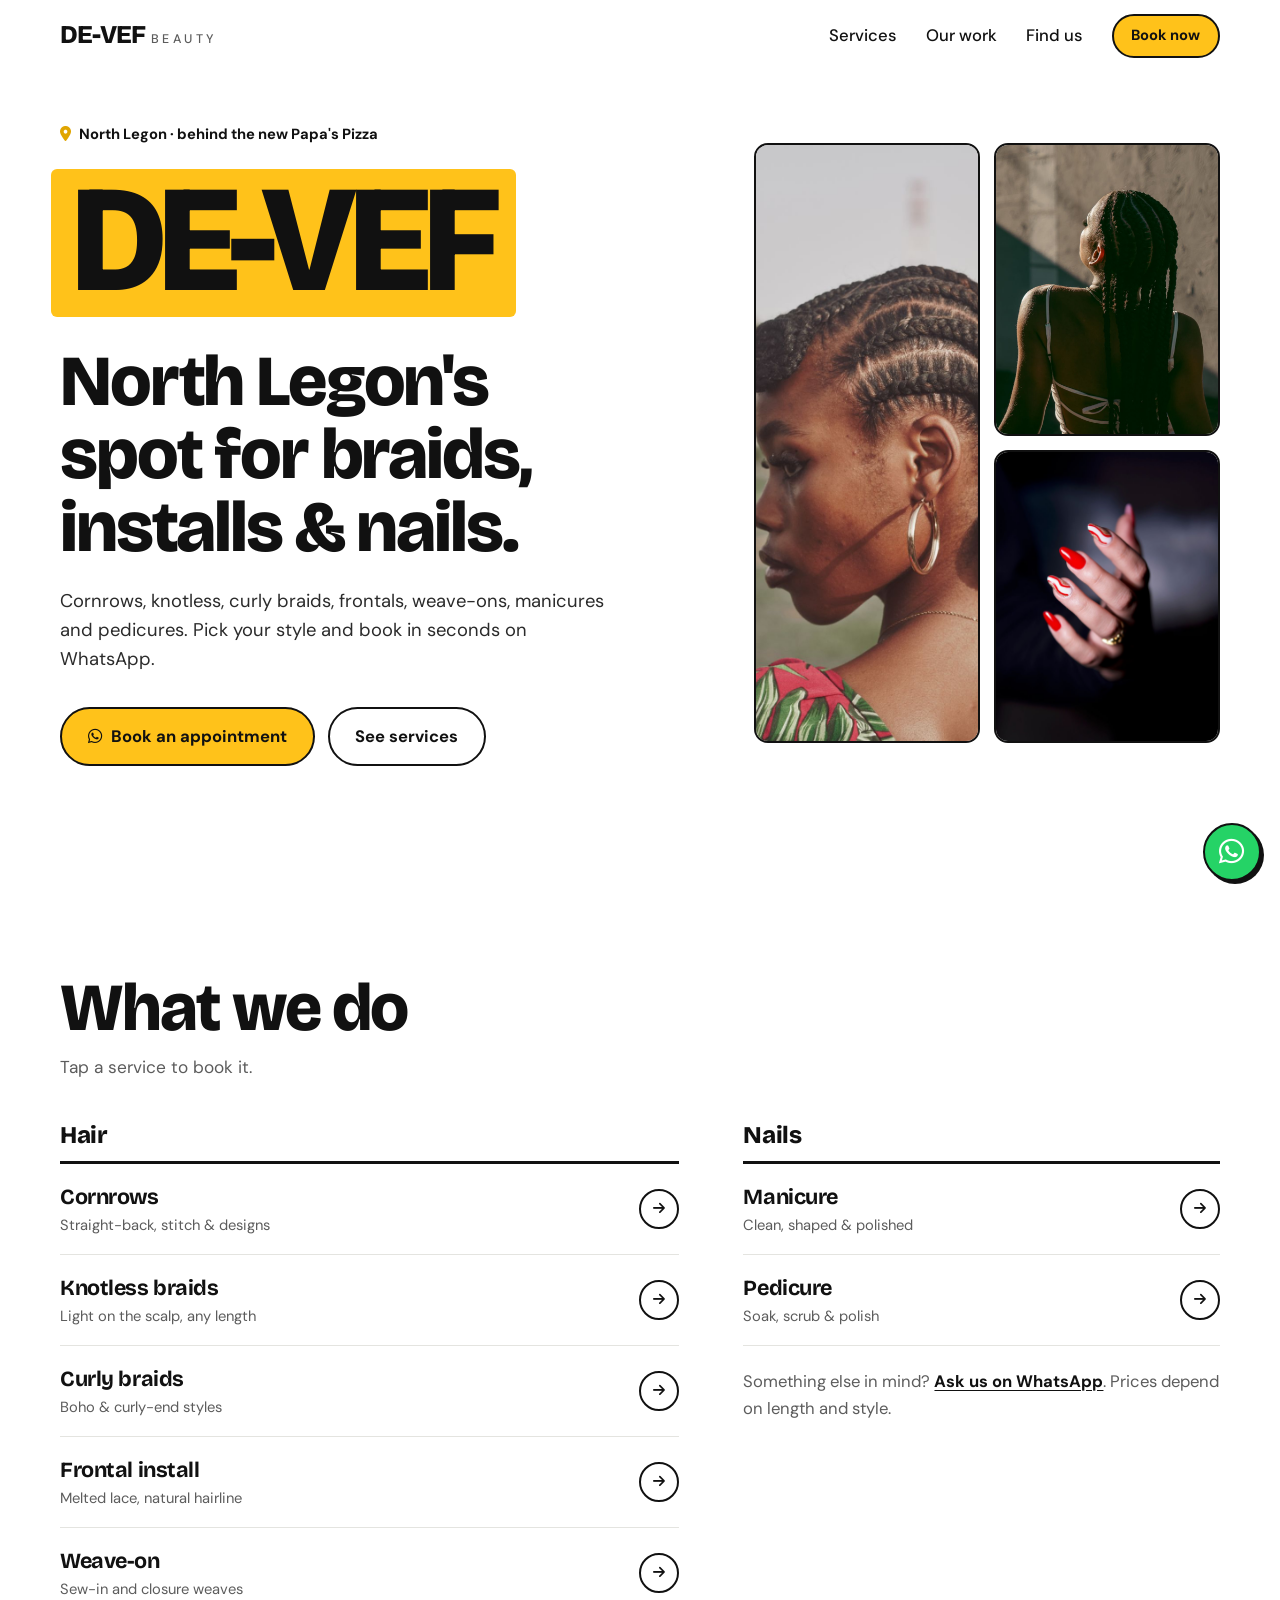
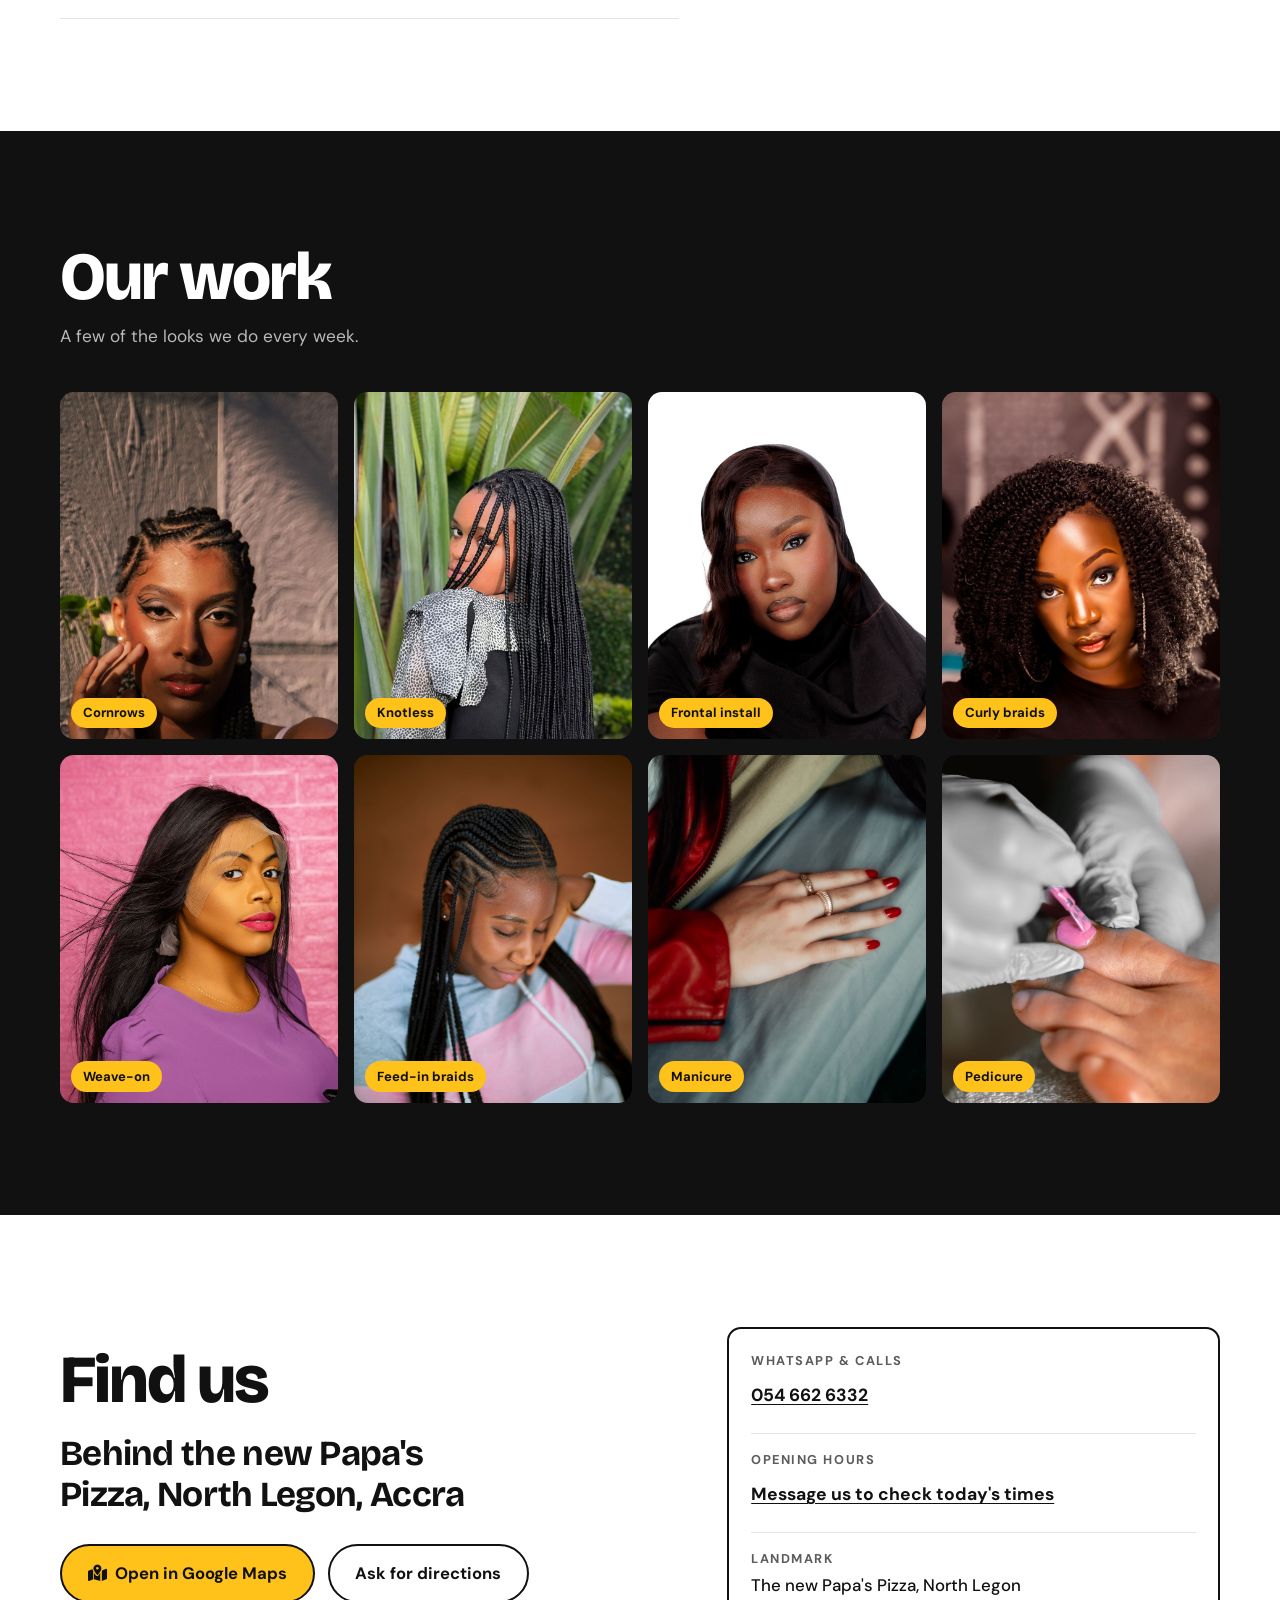
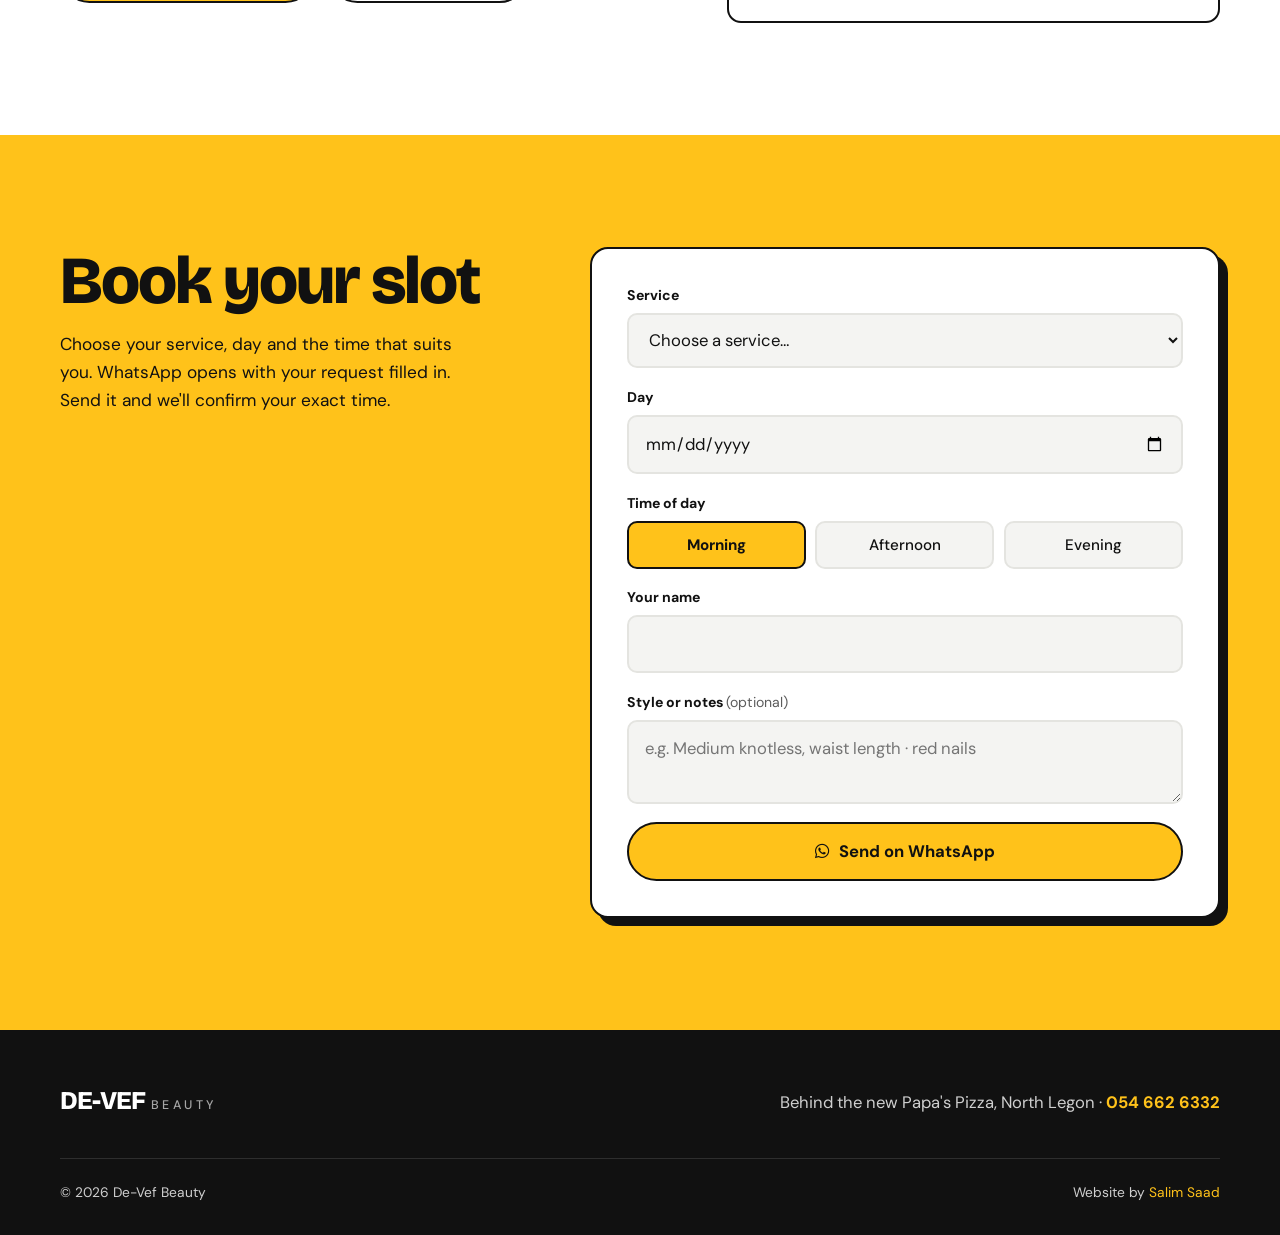
==== index.html @ 85fffad2 "style(design): FINDING-002 — address wraps evenly on phones (no stray 'Pizza,' line) Co-Authored-By:" ====
<!DOCTYPE html>
<html lang="en">
<head>
  <meta charset="UTF-8" />
  <meta name="viewport" content="width=device-width, initial-scale=1.0" />
  <title>De-Vef Beauty | Braids, Installs &amp; Nails in North Legon</title>
  <meta name="description" content="De-Vef Beauty, North Legon (behind the new Papa's Pizza): cornrows, knotless and curly braids, frontal installs, weave-ons, manicure and pedicure. Book on WhatsApp." />

  <meta property="og:type" content="website" />
  <meta property="og:title" content="De-Vef Beauty · North Legon" />
  <meta property="og:description" content="Braids, installs and nails behind the new Papa's Pizza, North Legon. Book on WhatsApp." />
  <meta property="og:url" content="https://salimsaad-dot.github.io/devef-/" />
  <meta property="og:image" content="https://salimsaad-dot.github.io/devef-/images/og-image.jpg" />
  <meta property="og:image:width" content="1200" />
  <meta property="og:image:height" content="630" />
  <meta name="twitter:card" content="summary_large_image" />
  <meta name="theme-color" content="#111111" />

  <link rel="icon" href="data:image/svg+xml,<svg xmlns='http://www.w3.org/2000/svg' viewBox='0 0 100 100'><rect width='100' height='100' rx='24' fill='%23111'/><text x='50' y='68' font-size='56' text-anchor='middle' fill='%23ffc21a' font-family='Arial Black,Arial,sans-serif' font-weight='900'>D</text></svg>" />

  <link rel="preconnect" href="https://fonts.googleapis.com" />
  <link rel="preconnect" href="https://fonts.gstatic.com" crossorigin />
  <link href="https://fonts.googleapis.com/css2?family=Bricolage+Grotesque:opsz,wght@12..96,500;12..96,700;12..96,800&family=DM+Sans:opsz,wght@9..40,400;9..40,500;9..40,700&display=swap" rel="stylesheet" />
  <link rel="stylesheet" href="https://cdnjs.cloudflare.com/ajax/libs/font-awesome/6.4.0/css/all.min.css" />
  <link rel="stylesheet" href="style.css" />
  <script>document.documentElement.classList.add("js");</script>

  <script type="application/ld+json">
  {
    "@context": "https://schema.org",
    "@type": "BeautySalon",
    "name": "De-Vef Beauty",
    "telephone": "+233546626332",
    "address": { "@type": "PostalAddress", "streetAddress": "Behind the new Papa's Pizza", "addressLocality": "North Legon, Accra", "addressCountry": "GH" }
  }
  </script>
</head>
<body>
  <a class="skip-link" href="#main">Skip to content</a>

  <!-- ===== HEADER ===== -->
  <header class="header" id="header">
    <div class="wrap header-inner">
      <a href="#top" class="brand" aria-label="De-Vef Beauty, home">DE-VEF<span>beauty</span></a>
      <nav class="nav" id="nav" aria-label="Main">
        <a href="#services">Services</a>
        <a href="#work">Our work</a>
        <a href="#visit">Find us</a>
        <a href="#book" class="btn btn-sm">Book now</a>
      </nav>
      <button class="burger" id="burger" aria-label="Open menu" aria-expanded="false" aria-controls="nav"><span></span><span></span><span></span></button>
    </div>
  </header>

  <main id="main">

    <!-- ===== HERO ===== -->
    <section class="hero" id="top">
      <div class="wrap hero-inner">
        <div class="hero-copy">
          <p class="where"><i class="fa-solid fa-location-dot" aria-hidden="true"></i> North Legon · behind the new Papa's Pizza</p>
          <h1><span class="mark">DE-VEF</span> North Legon's spot for braids, installs &amp; nails.</h1>
          <p class="lead">Cornrows, knotless, curly braids, frontals, weave-ons, manicures and pedicures. Pick your style and book in seconds on WhatsApp.</p>
          <div class="hero-cta">
            <a href="#book" class="btn"><i class="fa-brands fa-whatsapp" aria-hidden="true"></i> Book an appointment</a>
            <a href="#services" class="btn btn-line">See services</a>
          </div>
        </div>

        <!-- Echoes the photo column on their shop banner. TODO: Pexels stock for the pitch; swap for their own work. -->
        <div class="strip" aria-hidden="true">
          <figure class="strip-tile s1"><img src="images/hero-cornrows.jpg" alt="" fetchpriority="high" /></figure>
          <figure class="strip-tile s2"><img src="images/strip-braids.jpg" alt="" /></figure>
          <figure class="strip-tile s3"><img src="images/strip-nails.jpg" alt="" /></figure>
        </div>
      </div>
    </section>

    <!-- ===== SERVICES ===== -->
    <!-- TODO: confirm the list and add prices with the owner (board says "and more…"). -->
    <section class="section" id="services">
      <div class="wrap">
        <h2>What we do</h2>
        <p class="sub">Tap a service to book it.</p>

        <div class="menu reveal">
          <div class="menu-col">
            <h3>Hair</h3>
            <ul>
              <li><a href="#book" data-service="Cornrows"><span>Cornrows</span><small>Straight-back, stitch &amp; designs</small><i class="fa-solid fa-arrow-right" aria-hidden="true"></i></a></li>
              <li><a href="#book" data-service="Knotless braids"><span>Knotless braids</span><small>Light on the scalp, any length</small><i class="fa-solid fa-arrow-right" aria-hidden="true"></i></a></li>
              <li><a href="#book" data-service="Curly braids"><span>Curly braids</span><small>Boho &amp; curly-end styles</small><i class="fa-solid fa-arrow-right" aria-hidden="true"></i></a></li>
              <li><a href="#book" data-service="Frontal install"><span>Frontal install</span><small>Melted lace, natural hairline</small><i class="fa-solid fa-arrow-right" aria-hidden="true"></i></a></li>
              <li><a href="#book" data-service="Weave-on"><span>Weave-on</span><small>Sew-in and closure weaves</small><i class="fa-solid fa-arrow-right" aria-hidden="true"></i></a></li>
            </ul>
          </div>
          <div class="menu-col">
            <h3>Nails</h3>
            <ul>
              <li><a href="#book" data-service="Manicure"><span>Manicure</span><small>Clean, shaped &amp; polished</small><i class="fa-solid fa-arrow-right" aria-hidden="true"></i></a></li>
              <li><a href="#book" data-service="Pedicure"><span>Pedicure</span><small>Soak, scrub &amp; polish</small><i class="fa-solid fa-arrow-right" aria-hidden="true"></i></a></li>
            </ul>
            <p class="more">Something else in mind? <a href="https://wa.me/233546626332?text=Hello%20De-Vef!%20Do%20you%20do%20" target="_blank" rel="noopener">Ask us on WhatsApp</a>. Prices depend on length and style.</p>
          </div>
        </div>
      </div>
    </section>

    <!-- ===== OUR WORK ===== -->
    <!-- TODO: FREE STOCK PHOTOS from Pexels (pexels.com/license), pitch only. Replace with De-Vef's own work before launch. -->
    <section class="section section-ink" id="work">
      <div class="wrap">
        <h2>Our work</h2>
        <p class="sub">A few of the looks we do every week.</p>
        <div class="gallery reveal">
          <figure><img class="fade-img" src="images/cornrows.jpg" alt="Cornrows swept back with a side part" loading="lazy" /><figcaption>Cornrows</figcaption></figure>
          <figure><img class="fade-img" src="images/knotless.jpg" alt="Long knotless braids" loading="lazy" style="object-position: center 20%" /><figcaption>Knotless</figcaption></figure>
          <figure><img class="fade-img" src="images/frontal.jpg" alt="Sleek frontal install" loading="lazy" style="object-position: center 20%" /><figcaption>Frontal install</figcaption></figure>
          <figure><img class="fade-img" src="images/curly-braids.jpg" alt="Full curly braids" loading="lazy" style="object-position: center 20%" /><figcaption>Curly braids</figcaption></figure>
          <figure><img class="fade-img" src="images/weave-on.jpg" alt="Long straight weave-on" loading="lazy" style="object-position: center 20%" /><figcaption>Weave-on</figcaption></figure>
          <figure><img class="fade-img" src="images/long-braids.jpg" alt="Long feed-in braids" loading="lazy" style="object-position: center 25%" /><figcaption>Feed-in braids</figcaption></figure>
          <figure><img class="fade-img" src="images/manicure.jpg" alt="Red manicure with gold rings" loading="lazy" /><figcaption>Manicure</figcaption></figure>
          <figure><img class="fade-img" src="images/pedicure.jpg" alt="Pedicure being polished" loading="lazy" /><figcaption>Pedicure</figcaption></figure>
        </div>
      </div>
    </section>

    <!-- ===== VISIT ===== -->
    <section class="section" id="visit">
      <div class="wrap visit">
        <div>
          <h2>Find us</h2>
          <p class="address">Behind the new Papa's Pizza, North Legon, Accra</p>
          <div class="visit-cta">
            <a class="btn" href="https://www.google.com/maps/search/?api=1&amp;query=Papa%27s%20Pizza%20North%20Legon" target="_blank" rel="noopener"><i class="fa-solid fa-map-location-dot" aria-hidden="true"></i> Open in Google Maps</a>
            <a class="btn btn-line" href="https://wa.me/233546626332?text=Hello%20De-Vef!%20Please%20send%20me%20directions%20to%20the%20shop." target="_blank" rel="noopener">Ask for directions</a>
          </div>
        </div>
        <ul class="facts">
          <li><span class="k">WhatsApp &amp; calls</span><a href="https://wa.me/233546626332" target="_blank" rel="noopener">054 662 6332</a></li>
          <!-- TODO: add real opening hours once confirmed -->
          <li><span class="k">Opening hours</span><a href="https://wa.me/233546626332?text=Hello%20De-Vef!%20Are%20you%20open%20today%3F" target="_blank" rel="noopener">Message us to check today's times</a></li>
          <li><span class="k">Landmark</span><span>The new Papa's Pizza, North Legon</span></li>
        </ul>
      </div>
    </section>

    <!-- ===== BOOKING ===== -->
    <section class="section section-sun" id="book">
      <div class="wrap book">
        <div class="book-copy">
          <h2>Book your slot</h2>
          <p>Choose your service, day and the time that suits you. WhatsApp opens with your request filled in. Send it and we'll confirm your exact time.</p>
        </div>

        <form class="form" id="bookForm" novalidate>
          <div class="f">
            <label for="service">Service</label>
            <select id="service" required>
              <option value="">Choose a service…</option>
              <optgroup label="Hair">
                <option>Cornrows</option>
                <option>Knotless braids</option>
                <option>Curly braids</option>
                <option>Frontal install</option>
                <option>Weave-on</option>
              </optgroup>
              <optgroup label="Nails">
                <option>Manicure</option>
                <option>Pedicure</option>
              </optgroup>
              <option>Something else</option>
            </select>
          </div>

          <div>
            <div class="f">
              <label for="date">Day</label>
              <input id="date" type="date" required />
            </div>

            <fieldset class="f f-gap">
              <legend>Time of day</legend>
              <div class="pills pills-3">
                <label><input type="radio" name="slot" value="Morning" checked /><span>Morning</span></label>
                <label><input type="radio" name="slot" value="Afternoon" /><span>Afternoon</span></label>
                <label><input type="radio" name="slot" value="Evening" /><span>Evening</span></label>
              </div>
            </fieldset>

            <!-- Only for braids; slides open/closed instead of snapping -->
            <div class="collapse" id="hairField" aria-hidden="true" inert>
              <div class="collapse-inner">
                <fieldset class="f">
                  <legend>Braiding hair</legend>
                  <div class="pills">
                    <label><input type="radio" name="hair" value="I'll bring my own hair" checked /><span>I'll bring my own</span></label>
                    <label><input type="radio" name="hair" value="Please provide the hair" /><span>Please provide it</span></label>
                  </div>
                </fieldset>
              </div>
            </div>
          </div>

          <div class="f">
            <label for="name">Your name</label>
            <input id="name" type="text" autocomplete="name" required />
          </div>

          <div class="f">
            <label for="notes">Style or notes <span class="opt">(optional)</span></label>
            <textarea id="notes" rows="2" placeholder="e.g. Medium knotless, waist length · red nails"></textarea>
          </div>

          <p class="err" id="err" role="alert"></p>
          <button class="btn btn-block" type="submit"><i class="fa-brands fa-whatsapp" aria-hidden="true"></i> Send on WhatsApp</button>
        </form>
      </div>
    </section>
  </main>

  <footer class="footer">
    <div class="wrap footer-inner">
      <a href="#top" class="brand brand-light">DE-VEF<span>beauty</span></a>
      <p>Behind the new Papa's Pizza, North Legon · <a href="https://wa.me/233546626332" target="_blank" rel="noopener">054 662 6332</a></p>
    </div>
    <div class="wrap footer-bottom">
      <p>© <span id="year">2026</span> De-Vef Beauty</p>
      <p>Website by <a href="mailto:salimsaad135@gmail.com">Salim Saad</a></p>
    </div>
  </footer>

  <a href="https://wa.me/233546626332" class="wa" target="_blank" rel="noopener" aria-label="Chat on WhatsApp"><i class="fa-brands fa-whatsapp"></i></a>

  <script src="script.js"></script>
</body>
</html>
---- style.css ----
/* =========================================================
   De-Vef Beauty · North Legon
   Black, white and marigold: a street-poster take on their black & white banner
   ========================================================= */

:root {
  --paper: #ffffff;
  --paper-2: #f4f4f2;
  --ink: #111111;
  --ink-2: #2b2b2b;
  --muted: #5c5c5c;
  --line: #e4e4e0;
  --sun: #ffc21a;          /* marigold accent */
  --sun-deep: #e0a500;
  --wa: #25d366;

  --display: "Bricolage Grotesque", "Arial Black", Arial, sans-serif;
  --sans: "DM Sans", Arial, sans-serif;

  --r: 14px;
  --ease: cubic-bezier(.2, .8, .25, 1);
  --header-h: 72px;
}

*, *::before, *::after { box-sizing: border-box; margin: 0; padding: 0; }
html { scroll-behavior: smooth; scroll-padding-top: var(--header-h); }
body { font-family: var(--sans); font-size: 1.04rem; line-height: 1.6; color: var(--ink); background: var(--paper); -webkit-font-smoothing: antialiased; overflow-x: hidden; }
img { display: block; max-width: 100%; }
a { color: inherit; }
button, input, select, textarea { font: inherit; color: inherit; }
:focus-visible { outline: 3px solid var(--ink); outline-offset: 3px; }
::selection { background: var(--sun); color: var(--ink); }

.skip-link { position: absolute; left: 1rem; top: -100px; z-index: 200; background: var(--ink); color: #fff; padding: .7rem 1.1rem; border-radius: 10px; text-decoration: none; font-weight: 700; }
.skip-link:focus { top: 1rem; }

.wrap { width: min(1160px, 100% - 2.5rem); margin-inline: auto; }

h1, h2, h3 { font-family: var(--display); font-weight: 800; line-height: 1.02; letter-spacing: -.03em; text-wrap: balance; }
h2 { font-size: clamp(2.4rem, 6vw, 4.2rem); }
h3 { font-size: 1.5rem; letter-spacing: -.02em; }
.sub { color: var(--muted); margin: .7rem 0 2.6rem; font-size: 1.08rem; }

/* ---------- Buttons ---------- */
.btn {
  display: inline-flex; align-items: center; justify-content: center; gap: .55rem; min-height: 52px;
  padding: .9rem 1.6rem; border-radius: 999px; border: 2px solid var(--ink);
  background: var(--sun); color: var(--ink); font-weight: 700; text-decoration: none; cursor: pointer;
  transition: transform .25s var(--ease), box-shadow .25s var(--ease), background .25s var(--ease), color .25s var(--ease), scale .12s var(--ease);
}
.btn-line { background: transparent; }
@media (hover: hover) {
  .btn:hover { transform: translate(-2px, -2px); box-shadow: 4px 4px 0 var(--ink); }
}
.btn:active, .wa:active, .pills label:active span { scale: .97; }
.btn-sm { min-height: 44px; padding: .5rem 1.1rem; font-size: .92rem; }
.btn-block { width: 100%; }

/* ---------- Brand ---------- */
.brand { font-family: var(--display); font-weight: 800; font-size: 1.6rem; letter-spacing: -.03em; text-decoration: none; display: inline-flex; align-items: baseline; gap: .35rem; position: relative; z-index: 110; }
.brand span { font-family: var(--sans); font-weight: 500; font-size: .78rem; letter-spacing: .28em; text-transform: uppercase; color: var(--muted); }
.brand-light span { color: #a6a6a6; }

/* ---------- Header ---------- */
.header { position: fixed; inset: 0 0 auto; z-index: 100; height: var(--header-h); display: flex; align-items: center; background: rgba(255, 255, 255, .92); backdrop-filter: blur(12px); -webkit-backdrop-filter: blur(12px); border-bottom: 1px solid transparent; transition: border-color .3s var(--ease); }
.header.scrolled { border-color: var(--line); }
.header-inner { display: flex; align-items: center; justify-content: space-between; }
.nav { display: flex; align-items: center; gap: 1.8rem; }
.nav a:not(.btn) { text-decoration: none; font-weight: 500; transition: color .2s; }
.nav a:not(.btn):hover { color: var(--muted); }
.burger { display: none; width: 44px; height: 44px; border: 0; background: none; cursor: pointer; position: relative; z-index: 110; }
.burger span { position: absolute; left: 11px; right: 11px; height: 2.5px; border-radius: 2px; background: var(--ink); transition: transform .3s var(--ease), opacity .3s; }
.burger span:nth-child(1) { top: 15px; } .burger span:nth-child(2) { top: 21px; } .burger span:nth-child(3) { top: 27px; }
.menu-open .burger span:nth-child(1) { transform: translateY(6px) rotate(45deg); }
.menu-open .burger span:nth-child(2) { opacity: 0; }
.menu-open .burger span:nth-child(3) { transform: translateY(-6px) rotate(-45deg); }

/* ---------- Hero ---------- */
.hero { padding: calc(var(--header-h) + 3rem) 0 clamp(4rem, 8vw, 6rem); }
.hero-inner { display: grid; grid-template-columns: 1.15fr .85fr; gap: clamp(2rem, 5vw, 4.5rem); align-items: center; }
.where { display: inline-flex; align-items: center; gap: .5rem; font-weight: 700; font-size: .92rem; margin-bottom: 1.4rem; }
.where i { color: var(--sun-deep); }
.hero h1 { font-size: clamp(2.6rem, 5.6vw, 4.6rem); }
.hero h1 .mark {
  display: block; width: fit-content; font-size: clamp(4.6rem, 13vw, 9.5rem); line-height: .9; letter-spacing: -.05em;
  background: var(--sun); padding: .02em .14em .06em; margin: 0 0 .18em -.06em; border-radius: 6px;
}
.lead { color: var(--ink-2); font-size: 1.15rem; max-width: 34rem; margin-top: 1.4rem; }
.hero-cta { display: flex; flex-wrap: wrap; gap: .8rem; margin-top: 2rem; }

/* Photo column, echoing the shop banner. Signature moment: the three tiles rise in once, top to bottom. */
.strip { display: grid; grid-template-columns: 1fr 1fr; grid-template-rows: 1fr 1fr; gap: .9rem; height: min(600px, 70vh); }
.strip-tile { border-radius: var(--r); overflow: hidden; border: 2px solid var(--ink); background: var(--paper-2); }
.strip-tile img { width: 100%; height: 100%; object-fit: cover; }
.s1 { grid-row: span 2; }
.s1 img { object-position: center 70%; }
.s2 img { object-position: center 25%; }
.js .strip-tile { animation: tile-in .55s var(--ease) backwards; }
.js .s2 { animation-delay: .08s; }
.js .s3 { animation-delay: .16s; }
@keyframes tile-in { from { opacity: 0; translate: 0 18px; } }

/* ---------- Sections ---------- */
.section { padding: clamp(4.5rem, 9vw, 7rem) 0; }
.section-ink { background: var(--ink); color: #fff; }
.section-ink .sub { color: #b9b9b9; }
.section-sun { background: var(--sun); }

/* ---------- Services (typographic menu, no cards) ---------- */
.menu { display: grid; grid-template-columns: 1.3fr 1fr; gap: clamp(2rem, 5vw, 4rem); align-items: start; }
.menu h3 { padding-bottom: .8rem; border-bottom: 3px solid var(--ink); }
.menu ul { list-style: none; }
.menu li { border-bottom: 1px solid var(--line); }
.menu li a {
  display: grid; grid-template-columns: 1fr auto; grid-template-areas: "name arrow" "note arrow"; align-items: center; column-gap: 1rem;
  padding: 1rem .6rem; margin-inline: -.6rem; border-radius: 10px; text-decoration: none; min-height: 64px;
  transition: background-color .15s var(--ease);
}
.menu li a span { grid-area: name; font-family: var(--display); font-weight: 700; font-size: 1.35rem; letter-spacing: -.02em; }
.menu li a small { grid-area: note; color: var(--muted); font-size: .92rem; }
.menu li a i { grid-area: arrow; width: 40px; height: 40px; border-radius: 50%; display: grid; place-items: center; border: 2px solid var(--ink); font-size: .85rem; transition: background .2s var(--ease), translate .2s var(--ease); }
@media (hover: hover) { .menu li a:hover i { background: var(--sun); translate: 3px 0; } }
.menu li a:active { background-color: var(--paper-2); }
.more { margin-top: 1.4rem; color: var(--muted); }
.more a { color: var(--ink); font-weight: 700; text-underline-offset: 3px; }

/* ---------- Gallery ---------- */
.gallery { display: grid; grid-template-columns: repeat(4, 1fr); gap: 1rem; }
.gallery figure { position: relative; aspect-ratio: 4 / 5; border-radius: var(--r); overflow: hidden; background: var(--ink-2); }
.gallery img { width: 100%; height: 100%; object-fit: cover; object-position: center 30%; transition: transform .8s var(--ease), opacity .4s var(--ease); }
@media (hover: hover) { .gallery figure:hover img { transform: scale(1.04); } }
.gallery figcaption { position: absolute; left: .7rem; bottom: .7rem; background: var(--sun); color: var(--ink); font-weight: 700; font-size: .82rem; padding: .3rem .75rem; border-radius: 999px; }

/* Photos fade in once downloaded (no pop-in on slow mobile data) */
.js .fade-img { opacity: 0; }
.js .fade-img.loaded { opacity: 1; }

/* ---------- Visit ---------- */
.visit { display: grid; grid-template-columns: 1.1fr .9fr; gap: clamp(2rem, 5vw, 4rem); align-items: center; }
.address { font-family: var(--display); font-weight: 700; font-size: clamp(1.6rem, 3vw, 2.2rem); letter-spacing: -.02em; line-height: 1.15; margin: 1.2rem 0 1.8rem; max-width: 22ch; text-wrap: balance; }
.visit-cta { display: flex; flex-wrap: wrap; gap: .8rem; }
.facts { list-style: none; border: 2px solid var(--ink); border-radius: var(--r); padding: .4rem 1.4rem; }
.facts li { display: grid; gap: .1rem; padding: 1rem 0; }
.facts li + li { border-top: 1px solid var(--line); }
.facts .k { font-size: .8rem; font-weight: 700; letter-spacing: .12em; text-transform: uppercase; color: var(--muted); }
.facts a { font-weight: 700; font-size: 1.1rem; text-underline-offset: 3px; min-height: 44px; display: inline-flex; align-items: center; }
.facts span:not(.k) { font-weight: 500; font-size: 1.05rem; }

/* ---------- Booking ---------- */
.book { display: grid; grid-template-columns: .85fr 1.15fr; gap: clamp(2rem, 5vw, 4.5rem); align-items: start; }
.book-copy p { margin-top: 1rem; font-size: 1.08rem; max-width: 26rem; }
.form { background: var(--paper); border: 2px solid var(--ink); border-radius: calc(var(--r) + 4px); padding: clamp(1.4rem, 4vw, 2.2rem); display: grid; gap: 1.1rem; box-shadow: 8px 8px 0 var(--ink); }
.f { display: grid; gap: .4rem; border: 0; min-width: 0; }
.f-gap { margin-top: 1.1rem; }
.f label, .f legend { font-size: .88rem; font-weight: 700; }
.f legend { margin-bottom: .4rem; }
.opt { font-weight: 400; color: var(--muted); }
.f input, .f select, .f textarea { width: 100%; padding: .85rem 1rem; border-radius: 10px; border: 2px solid var(--line); background: var(--paper-2); transition: border-color .2s, box-shadow .2s; }
.f input:focus, .f select:focus, .f textarea:focus { outline: none; border-color: var(--ink); box-shadow: 0 0 0 4px rgba(255, 194, 26, .55); }
/* iPhone Safari: date inputs ignore width:100% (poke out of the form) and centre their text */
.f input[type="date"] { -webkit-appearance: none; appearance: none; display: block; min-width: 0; min-height: calc(1.6em + 1.7rem + 4px); text-align: left; }
.f input[type="date"]::-webkit-date-and-time-value { text-align: left; margin: 0; }
.f .invalid { border-color: #c62828; }
.f textarea { resize: vertical; }
.pills { display: grid; grid-template-columns: 1fr 1fr; gap: .6rem; }
.pills-3 { grid-template-columns: repeat(3, 1fr); }
.pills label { position: relative; cursor: pointer; }
.pills input { position: absolute; opacity: 0; pointer-events: none; }
.pills span { display: grid; place-items: center; min-height: 48px; text-align: center; padding: .6rem .4rem; border-radius: 10px; border: 2px solid var(--line); background: var(--paper-2); font-weight: 500; font-size: .95rem; transition: background .2s var(--ease), border-color .2s var(--ease), scale .12s var(--ease); }
.pills input:checked + span { background: var(--sun); border-color: var(--ink); font-weight: 700; }
.pills input:focus-visible + span { outline: 3px solid var(--ink); outline-offset: 2px; }

/* "Braiding hair" question: slides open only for braid services */
.collapse { display: grid; grid-template-rows: 0fr; opacity: 0; transition: grid-template-rows .15s ease-in, opacity .15s ease-in; }
.collapse.is-open { grid-template-rows: 1fr; opacity: 1; transition: grid-template-rows .22s var(--ease), opacity .22s var(--ease); }
.collapse-inner { min-height: 0; overflow: hidden; margin-inline: -4px; padding-inline: 4px; }
.collapse .f { margin-top: 1.1rem; padding: 0 0 4px; transform: translateY(-6px); transition: transform .22s var(--ease); } /* margin, not padding: a legend ignores fieldset top padding */
.collapse.is-open .f { transform: none; }

.err { color: #c62828; font-weight: 500; font-size: .9rem; transition: opacity .15s var(--ease), translate .15s var(--ease); }
.err:empty { display: none; }
@starting-style { .err { opacity: 0; translate: 0 -4px; } }

/* Pre-filled fields glow once after tapping a service on the menu */
.f .prefilled { animation: prefill 1.1s var(--ease) .15s backwards; }
@keyframes prefill { from { border-color: var(--ink); box-shadow: 0 0 0 5px rgba(255, 194, 26, .85); } }

/* ---------- Footer ---------- */
.footer { background: var(--ink); color: #cfcfcf; padding: 3.2rem 0 2rem; }
.footer .brand { color: #fff; }
.footer-inner { display: flex; flex-wrap: wrap; justify-content: space-between; align-items: center; gap: 1rem; }
.footer-inner a:not(.brand) { color: var(--sun); font-weight: 700; text-decoration: none; display: inline-block; padding-block: .7rem; margin-block: -.7rem; }
.footer-bottom { display: flex; flex-wrap: wrap; justify-content: space-between; gap: .5rem; margin-top: 2.2rem; padding-top: 1.4rem; border-top: 1px solid #2e2e2e; font-size: .86rem; }
.footer-bottom a { color: var(--sun); text-decoration: none; display: inline-block; padding-block: .7rem; margin-block: -.7rem; }

/* ---------- Floating WhatsApp ---------- */
.wa { position: fixed; right: 1.2rem; bottom: 1.2rem; z-index: 90; width: 58px; height: 58px; border-radius: 50%; display: grid; place-items: center; background: var(--wa); color: #fff; font-size: 1.8rem; text-decoration: none; border: 2px solid var(--ink); box-shadow: 3px 3px 0 var(--ink); transition: transform .25s var(--ease), scale .12s var(--ease); }
@media (hover: hover) { .wa:hover { transform: translate(-2px, -2px); } }

/* ---------- Reveal (only the services menu and the gallery) ---------- */
.js .reveal { opacity: 0; translate: 0 16px; transition: opacity .6s var(--ease), translate .6s var(--ease); }
.js .reveal.in { opacity: 1; translate: none; }

/* ---------- Responsive ---------- */
@media (max-width: 960px) {
  .hero-inner, .visit, .book { grid-template-columns: 1fr; }
  .strip { height: 420px; max-width: 560px; }
  .menu { grid-template-columns: 1fr; }
  .gallery { grid-template-columns: repeat(2, 1fr); }
  .br-wide { display: none; }
}
@media (max-width: 760px) {
  .burger { display: block; }
  .nav { position: fixed; inset: 0; z-index: 105; flex-direction: column; justify-content: center; gap: 1.8rem; background: var(--paper); opacity: 0; visibility: hidden; transition: opacity .3s var(--ease), visibility .3s; }
  .nav a:not(.btn) { font-family: var(--display); font-size: 2rem; font-weight: 800; }
  .menu-open .nav { opacity: 1; visibility: visible; }
  .menu-open { overflow: hidden; }
}
@media (max-width: 520px) {
  .strip { height: 340px; gap: .6rem; }
  .gallery { gap: .6rem; }
  .hero-cta .btn { flex: 1 1 100%; }
  .pills-3 { grid-template-columns: repeat(3, 1fr); gap: .4rem; }
  .pills span { font-size: .88rem; }
  .form { box-shadow: 5px 5px 0 var(--ink); }
}

@media (prefers-reduced-motion: reduce) {
  *, *::before, *::after { animation: none !important; transition: none !important; scroll-behavior: auto !important; }
  .js .reveal { opacity: 1; translate: none; }
}
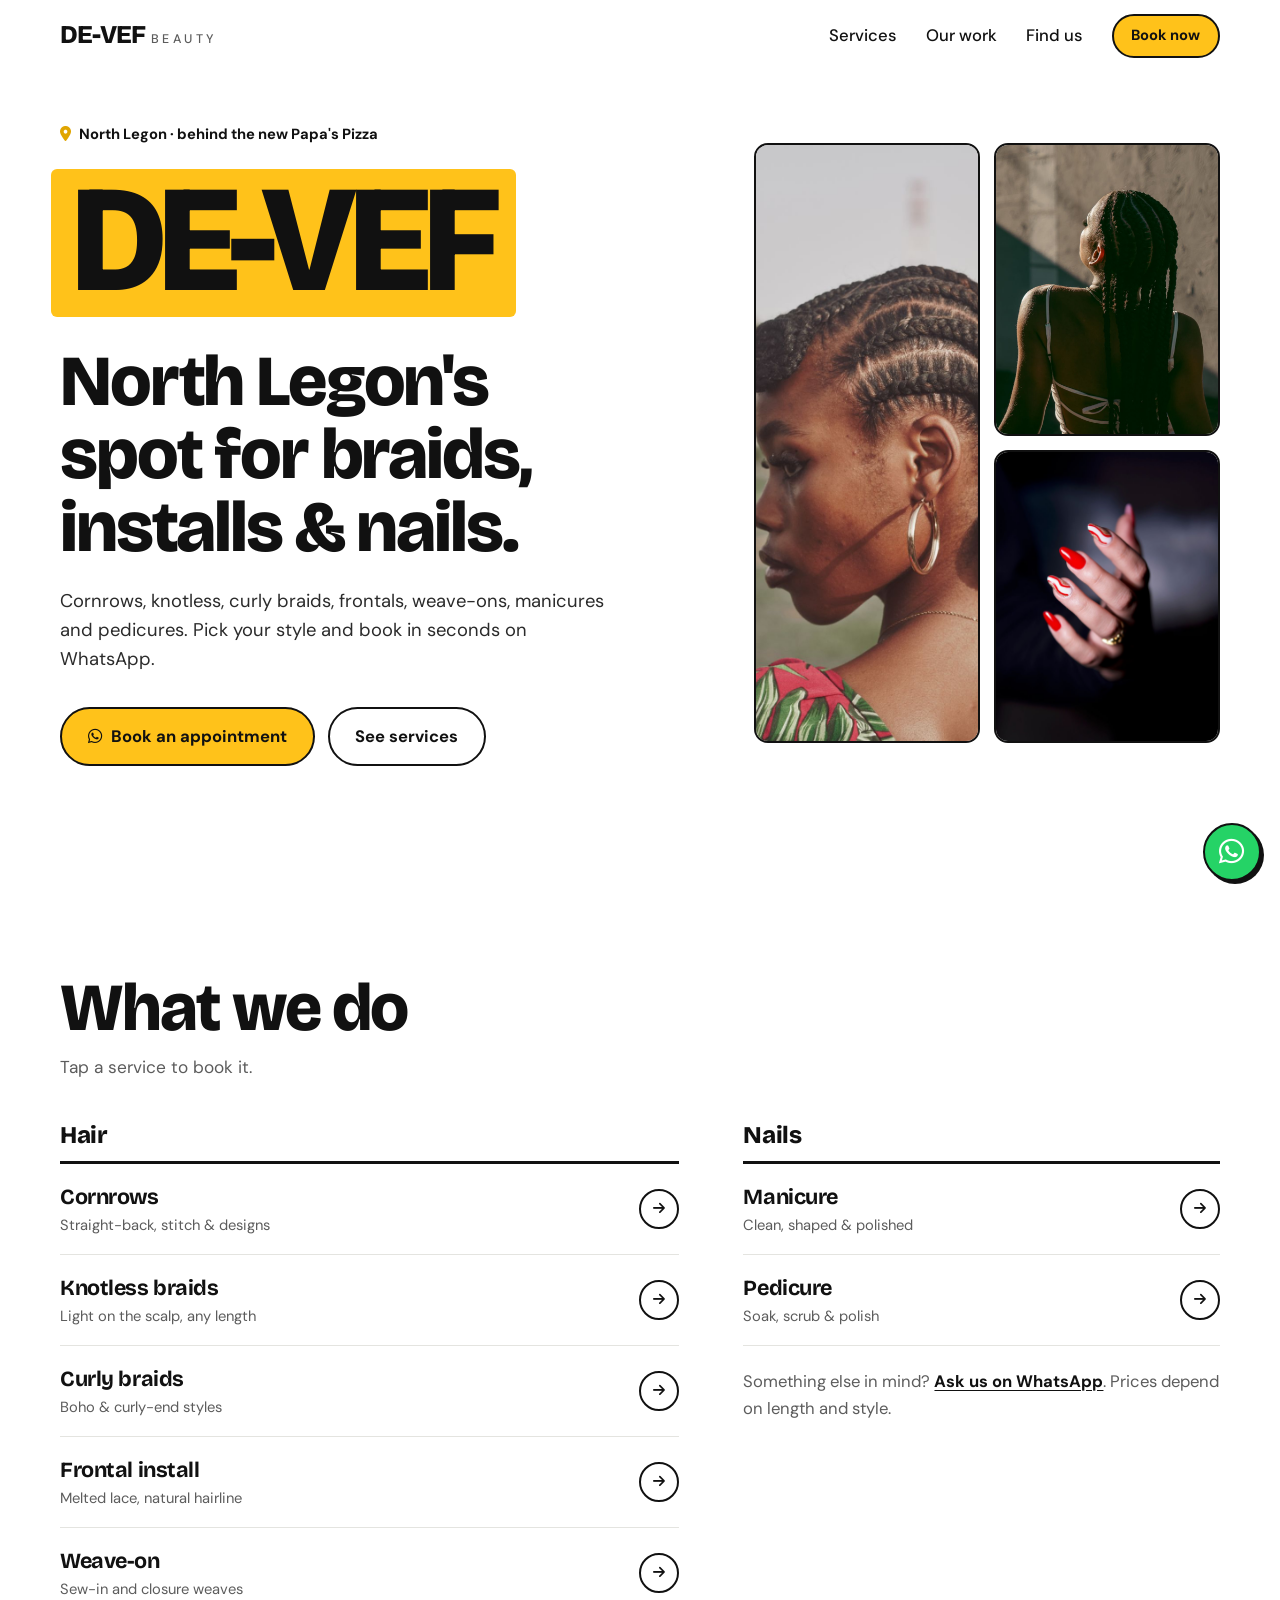
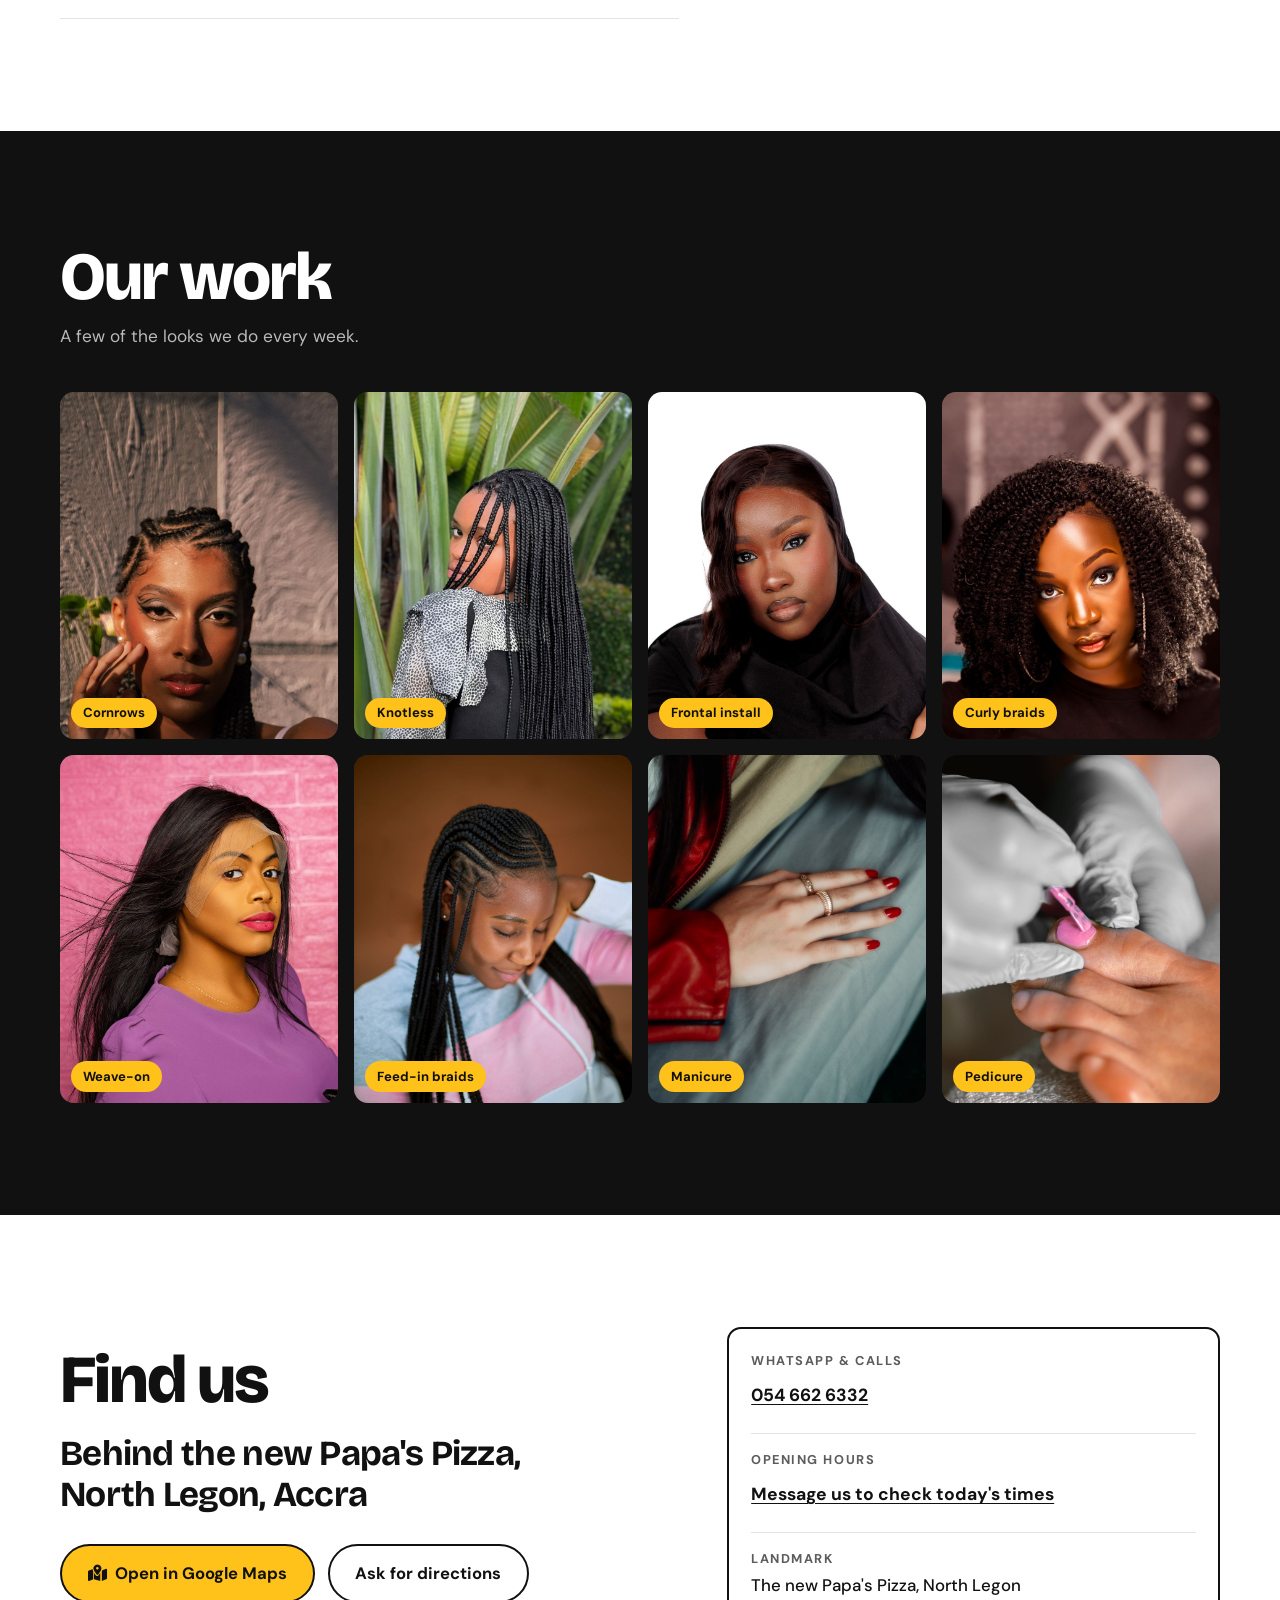
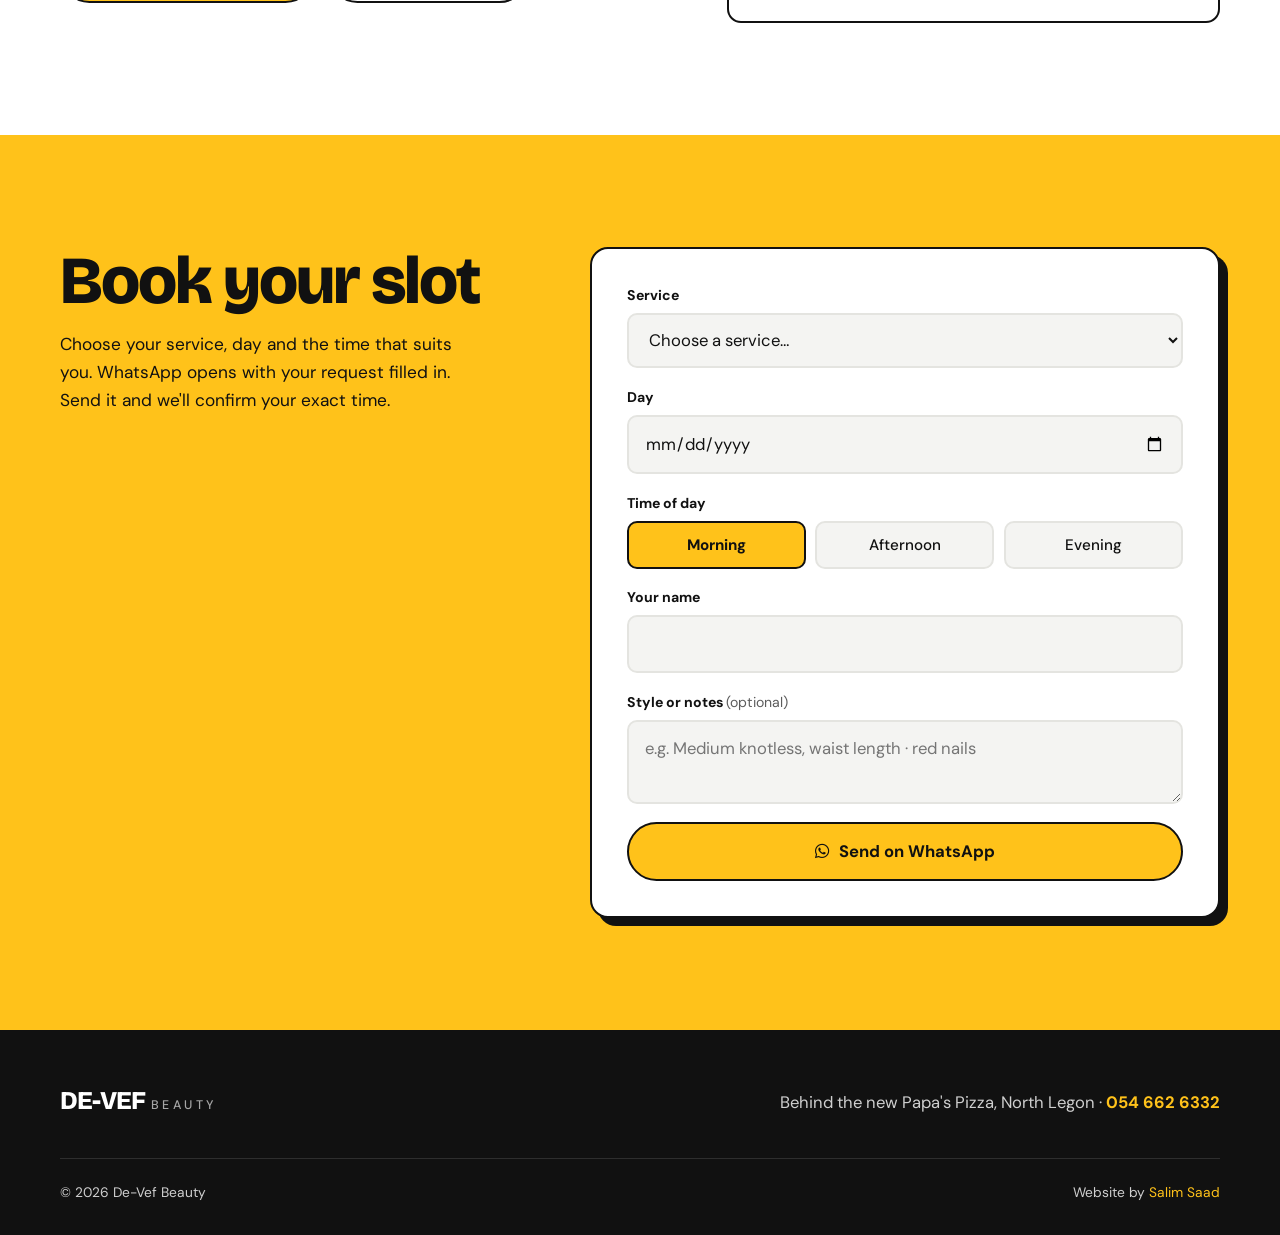
==== commit fa266ed1: "style(design): FINDING-001 — headline specific to De-Vef (was close to Getnailed's); preview card up" ====
--- a/index.html
+++ b/index.html
@@ -130,7 +130,7 @@
       <div class="wrap visit">
         <div>
           <h2>Find us</h2>
-          <p class="address">Behind the new Papa's Pizza, North Legon, Accra</p>
+          <p class="address">Behind the new Papa's Pizza,<br />North Legon, Accra</p>
           <div class="visit-cta">
             <a class="btn" href="https://www.google.com/maps/search/?api=1&amp;query=Papa%27s%20Pizza%20North%20Legon" target="_blank" rel="noopener"><i class="fa-solid fa-map-location-dot" aria-hidden="true"></i> Open in Google Maps</a>
             <a class="btn btn-line" href="https://wa.me/233546626332?text=Hello%20De-Vef!%20Please%20send%20me%20directions%20to%20the%20shop." target="_blank" rel="noopener">Ask for directions</a>
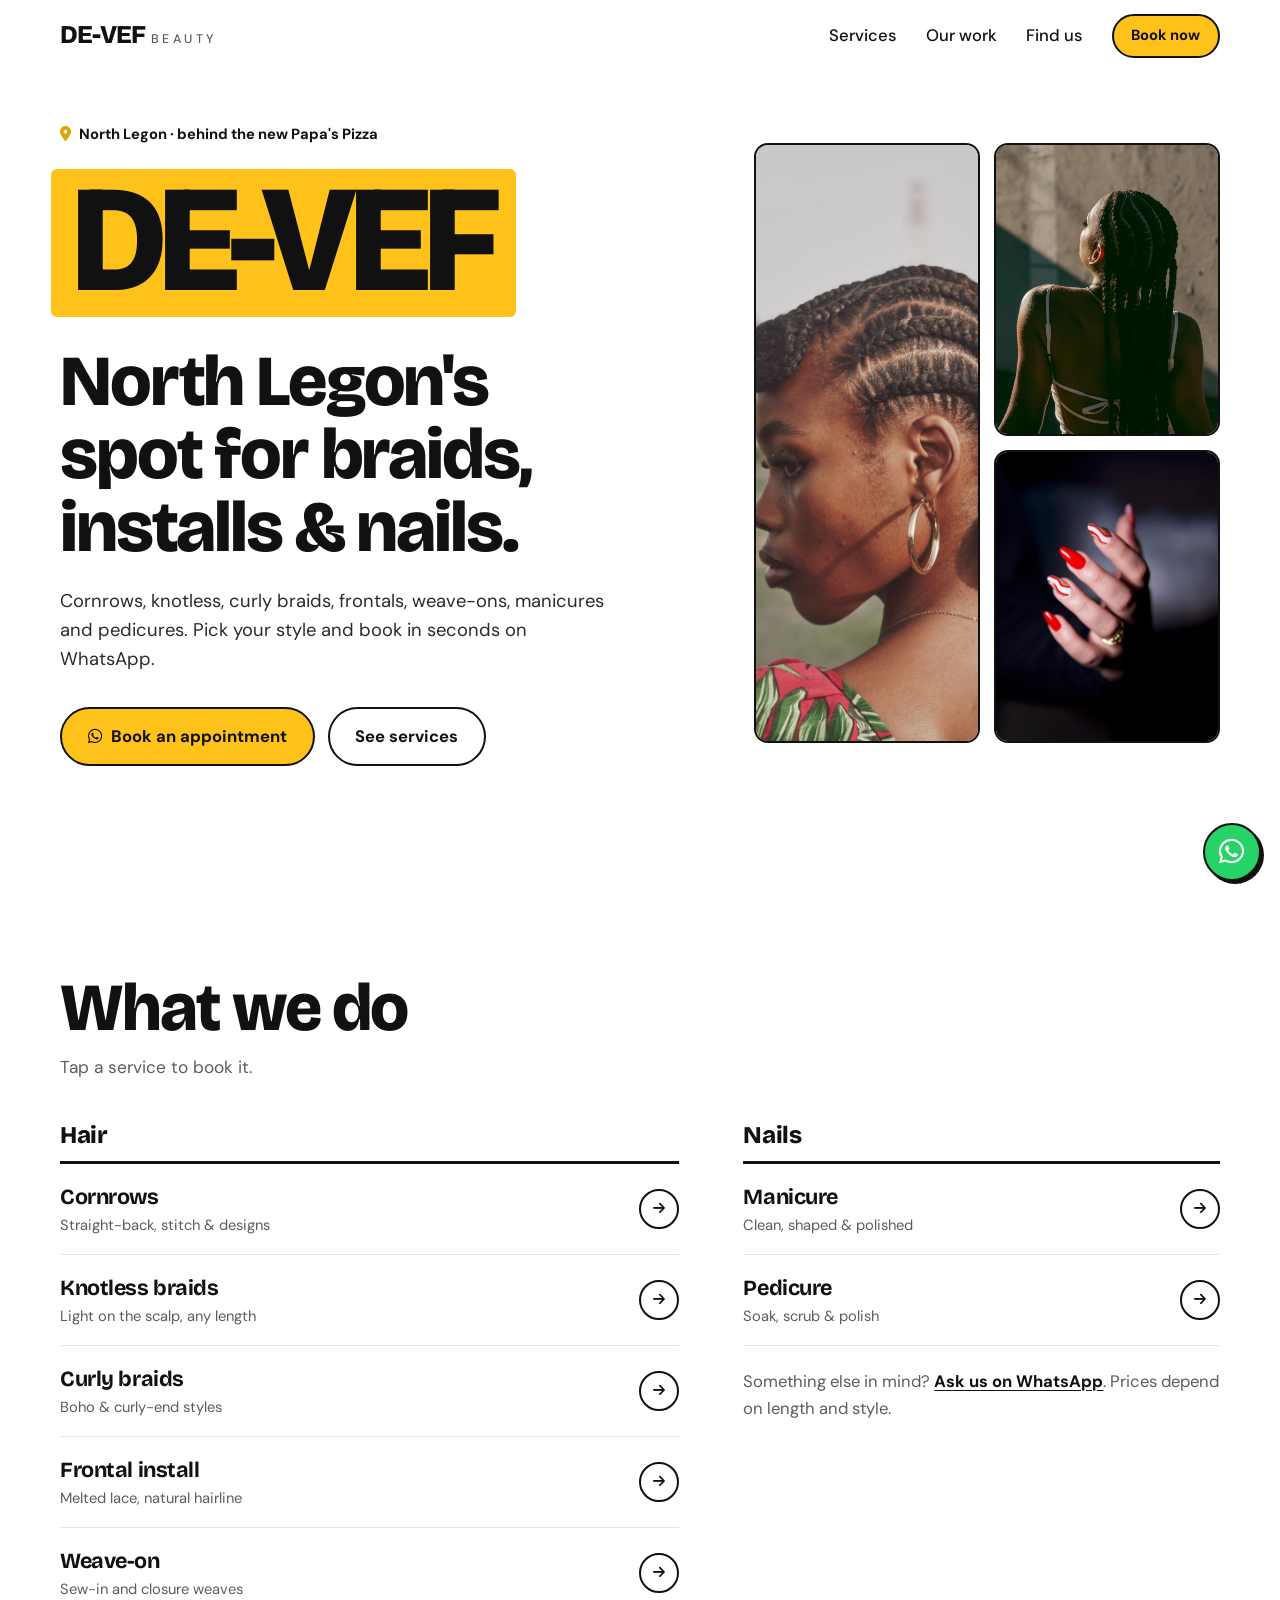
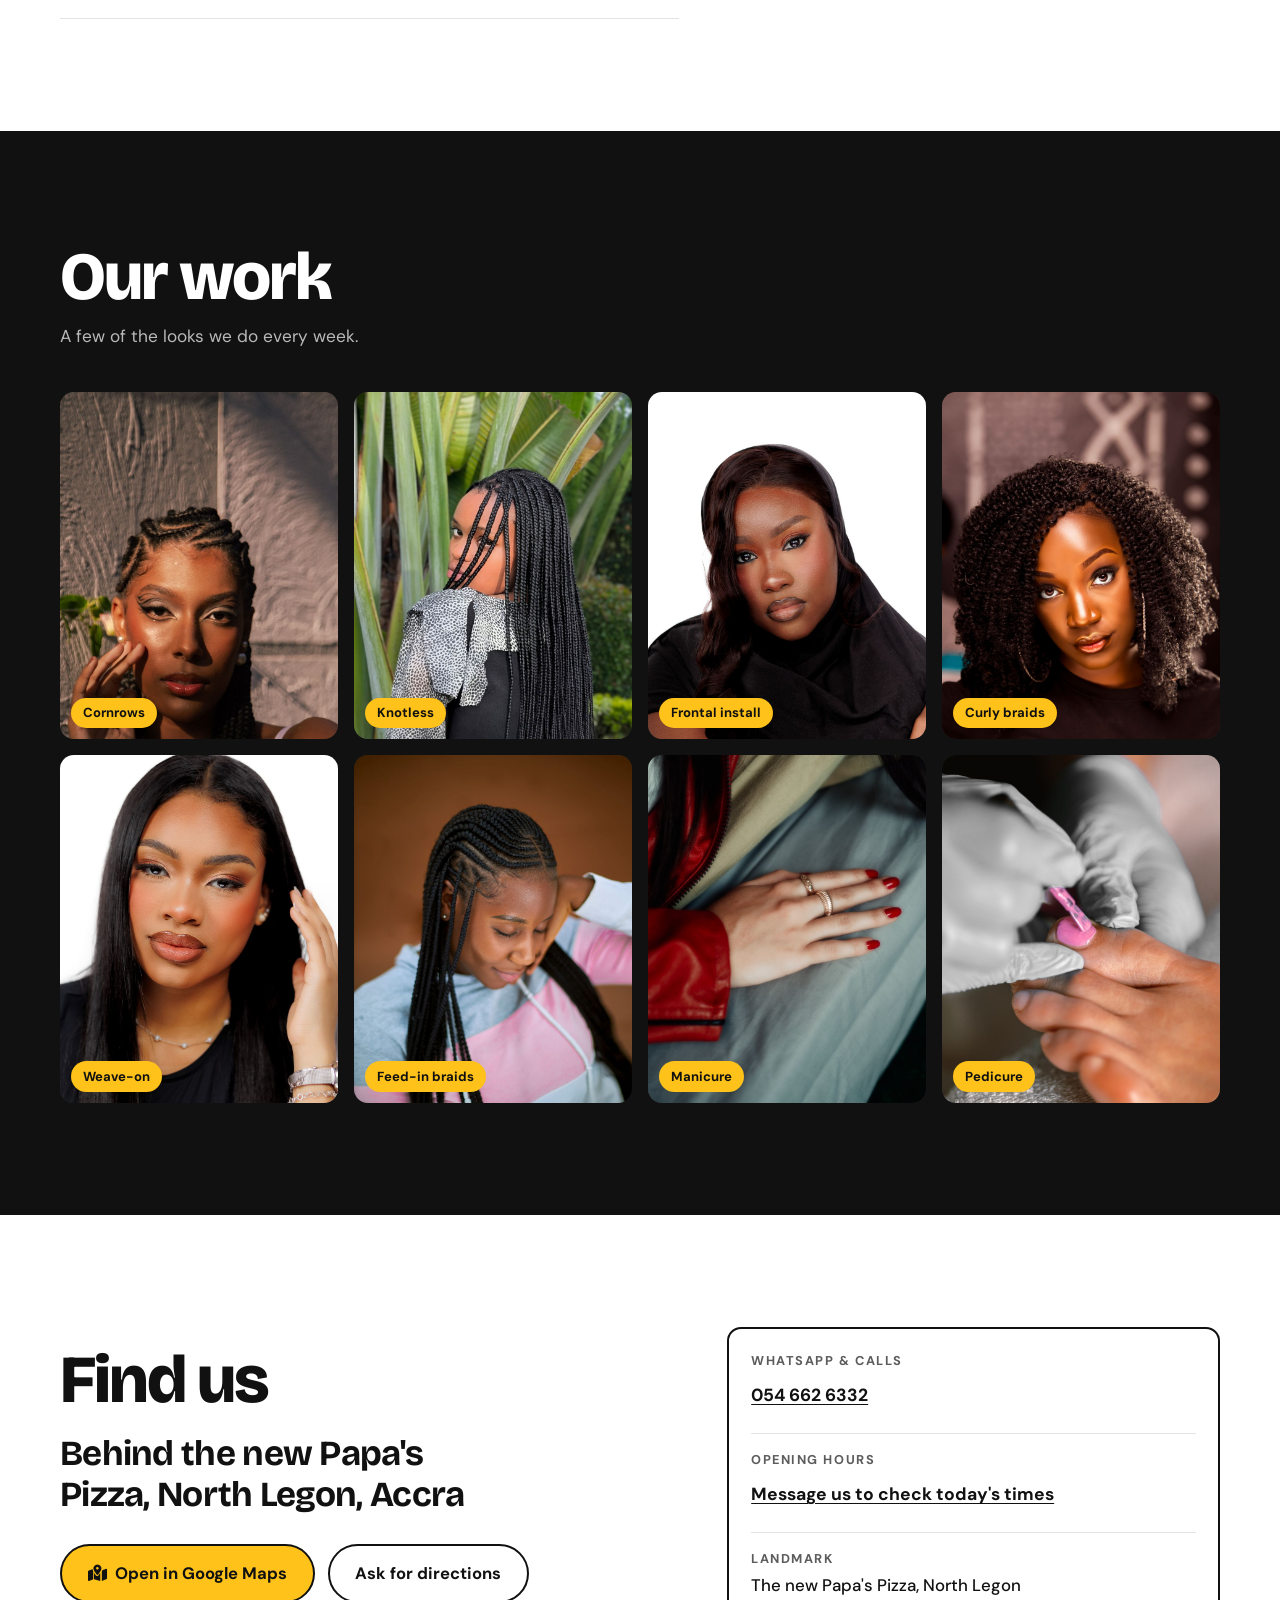
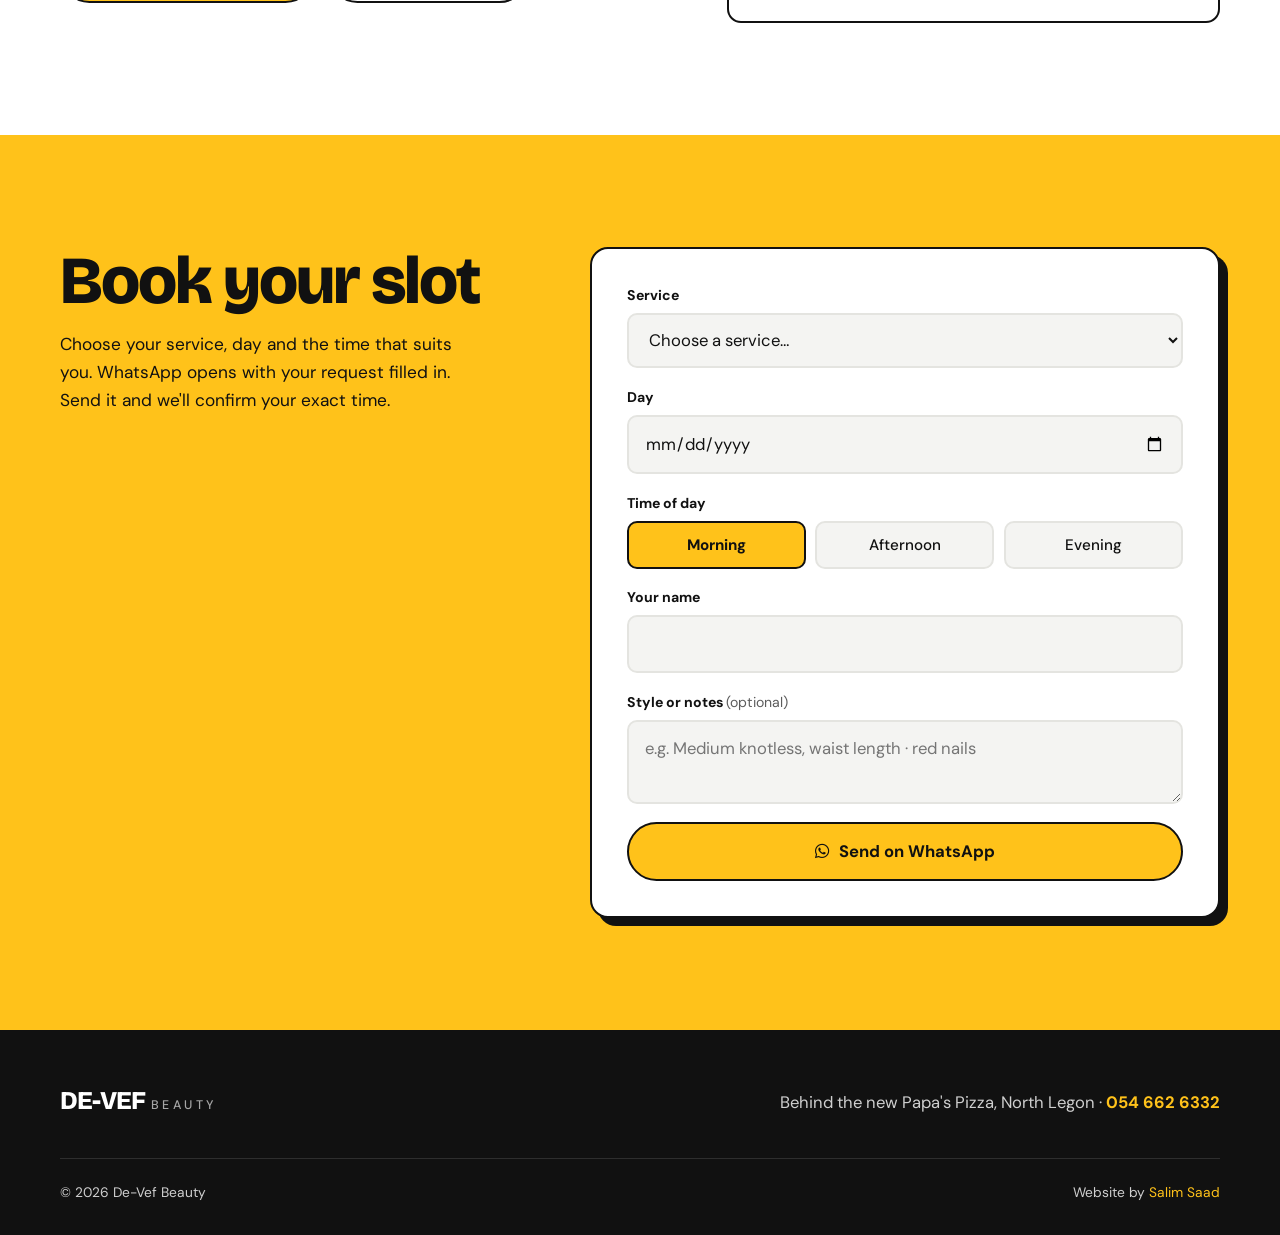
==== commit 71bd3e38: "style(design): FINDING-003 — weave-on photo with a finished hairline (old one showed visible lace) C" ====
--- a/index.html
+++ b/index.html
@@ -117,7 +117,7 @@
           <figure><img class="fade-img" src="images/knotless.jpg" alt="Long knotless braids" loading="lazy" style="object-position: center 20%" /><figcaption>Knotless</figcaption></figure>
           <figure><img class="fade-img" src="images/frontal.jpg" alt="Sleek frontal install" loading="lazy" style="object-position: center 20%" /><figcaption>Frontal install</figcaption></figure>
           <figure><img class="fade-img" src="images/curly-braids.jpg" alt="Full curly braids" loading="lazy" style="object-position: center 20%" /><figcaption>Curly braids</figcaption></figure>
-          <figure><img class="fade-img" src="images/weave-on.jpg" alt="Long straight weave-on" loading="lazy" style="object-position: center 20%" /><figcaption>Weave-on</figcaption></figure>
+          <figure><img class="fade-img" src="images/weave-on.jpg" alt="Long, sleek straight weave-on" loading="lazy" style="object-position: center 25%" /><figcaption>Weave-on</figcaption></figure>
           <figure><img class="fade-img" src="images/long-braids.jpg" alt="Long feed-in braids" loading="lazy" style="object-position: center 25%" /><figcaption>Feed-in braids</figcaption></figure>
           <figure><img class="fade-img" src="images/manicure.jpg" alt="Red manicure with gold rings" loading="lazy" /><figcaption>Manicure</figcaption></figure>
           <figure><img class="fade-img" src="images/pedicure.jpg" alt="Pedicure being polished" loading="lazy" /><figcaption>Pedicure</figcaption></figure>
@@ -130,7 +130,7 @@
       <div class="wrap visit">
         <div>
           <h2>Find us</h2>
-          <p class="address">Behind the new Papa's Pizza,<br />North Legon, Accra</p>
+          <p class="address">Behind the new Papa's Pizza, North Legon, Accra</p>
           <div class="visit-cta">
             <a class="btn" href="https://www.google.com/maps/search/?api=1&amp;query=Papa%27s%20Pizza%20North%20Legon" target="_blank" rel="noopener"><i class="fa-solid fa-map-location-dot" aria-hidden="true"></i> Open in Google Maps</a>
             <a class="btn btn-line" href="https://wa.me/233546626332?text=Hello%20De-Vef!%20Please%20send%20me%20directions%20to%20the%20shop." target="_blank" rel="noopener">Ask for directions</a>
--- a/style.css
+++ b/style.css
@@ -62,7 +62,7 @@
 .brand-light span { color: #a6a6a6; }
 
 /* ---------- Header ---------- */
-.header { position: fixed; inset: 0 0 auto; z-index: 100; height: var(--header-h); display: flex; align-items: center; background: rgba(255, 255, 255, .92); backdrop-filter: blur(12px); -webkit-backdrop-filter: blur(12px); border-bottom: 1px solid transparent; transition: border-color .3s var(--ease); }
+.header { position: fixed; inset: 0 0 auto; z-index: 100; height: var(--header-h); display: flex; align-items: center; background: var(--paper); border-bottom: 1px solid transparent; transition: border-color .3s var(--ease); }
 .header.scrolled { border-color: var(--line); }
 .header-inner { display: flex; align-items: center; justify-content: space-between; }
 .nav { display: flex; align-items: center; gap: 1.8rem; }
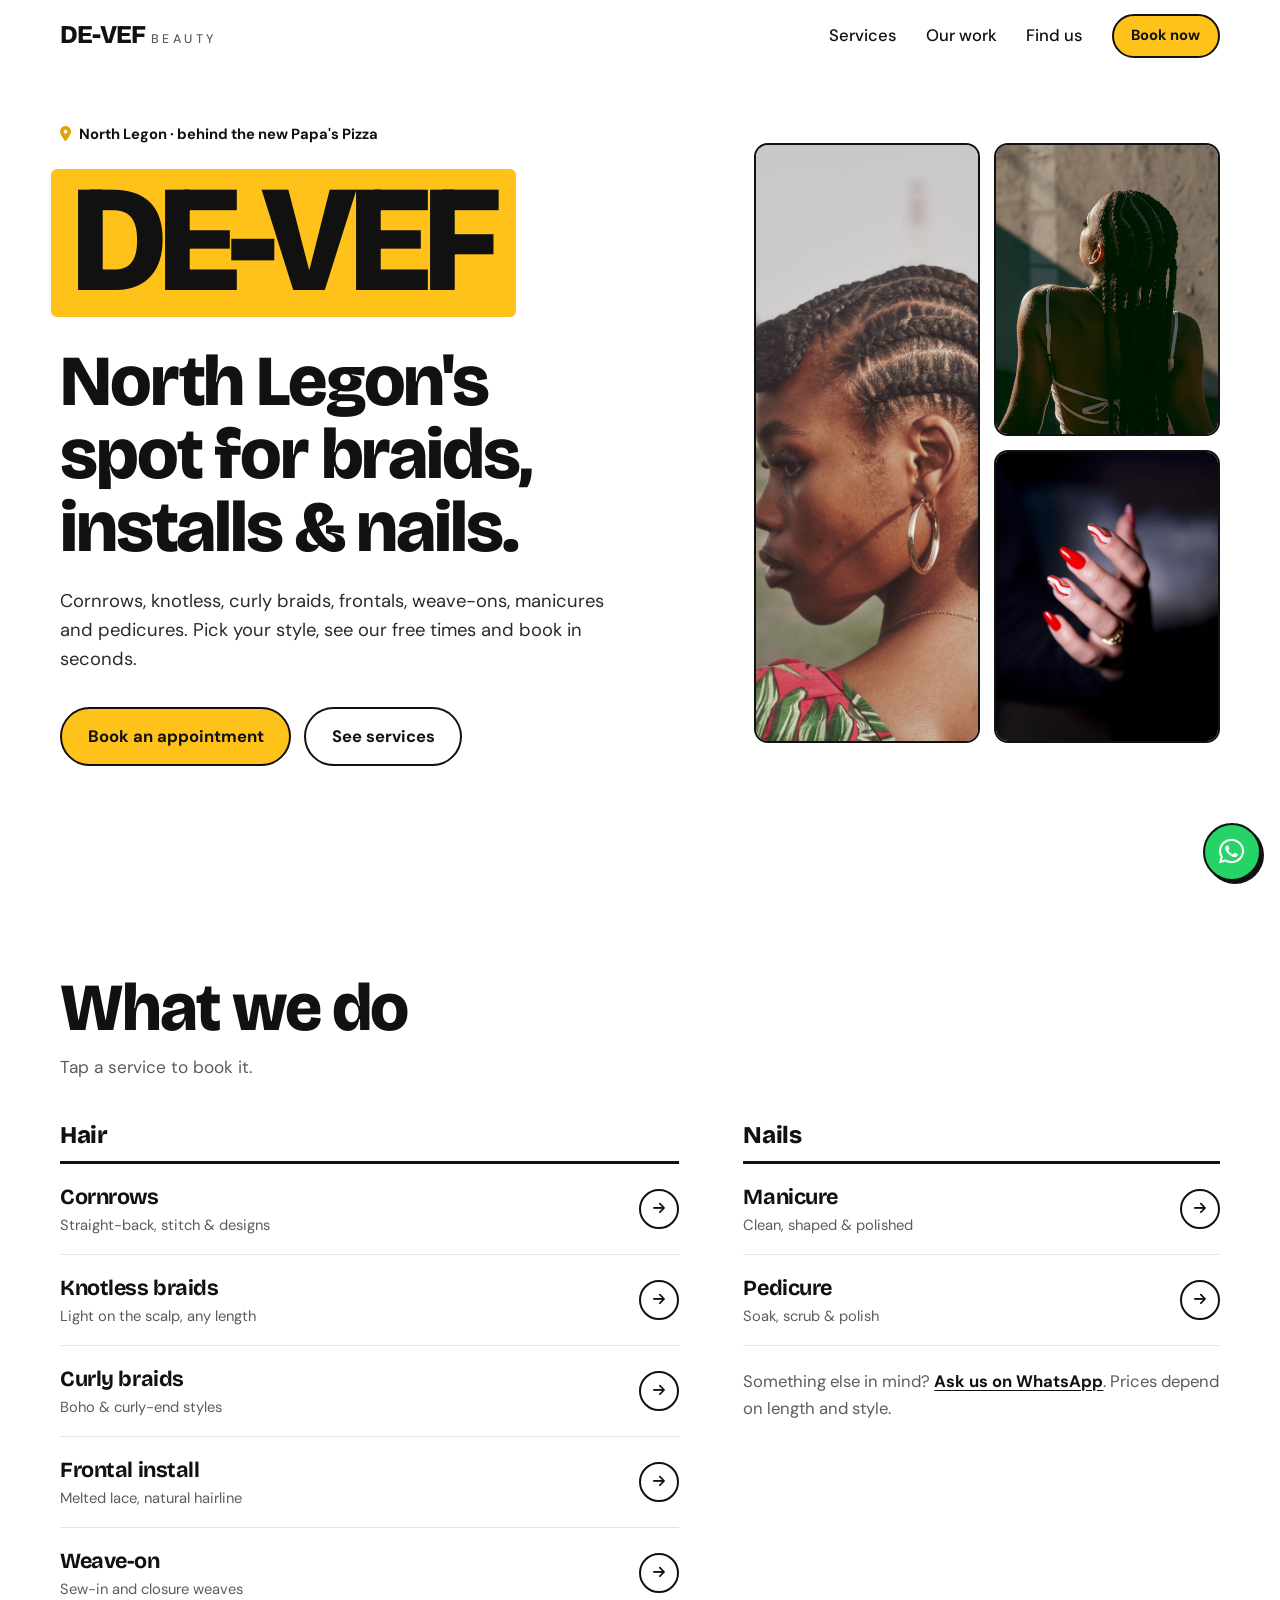
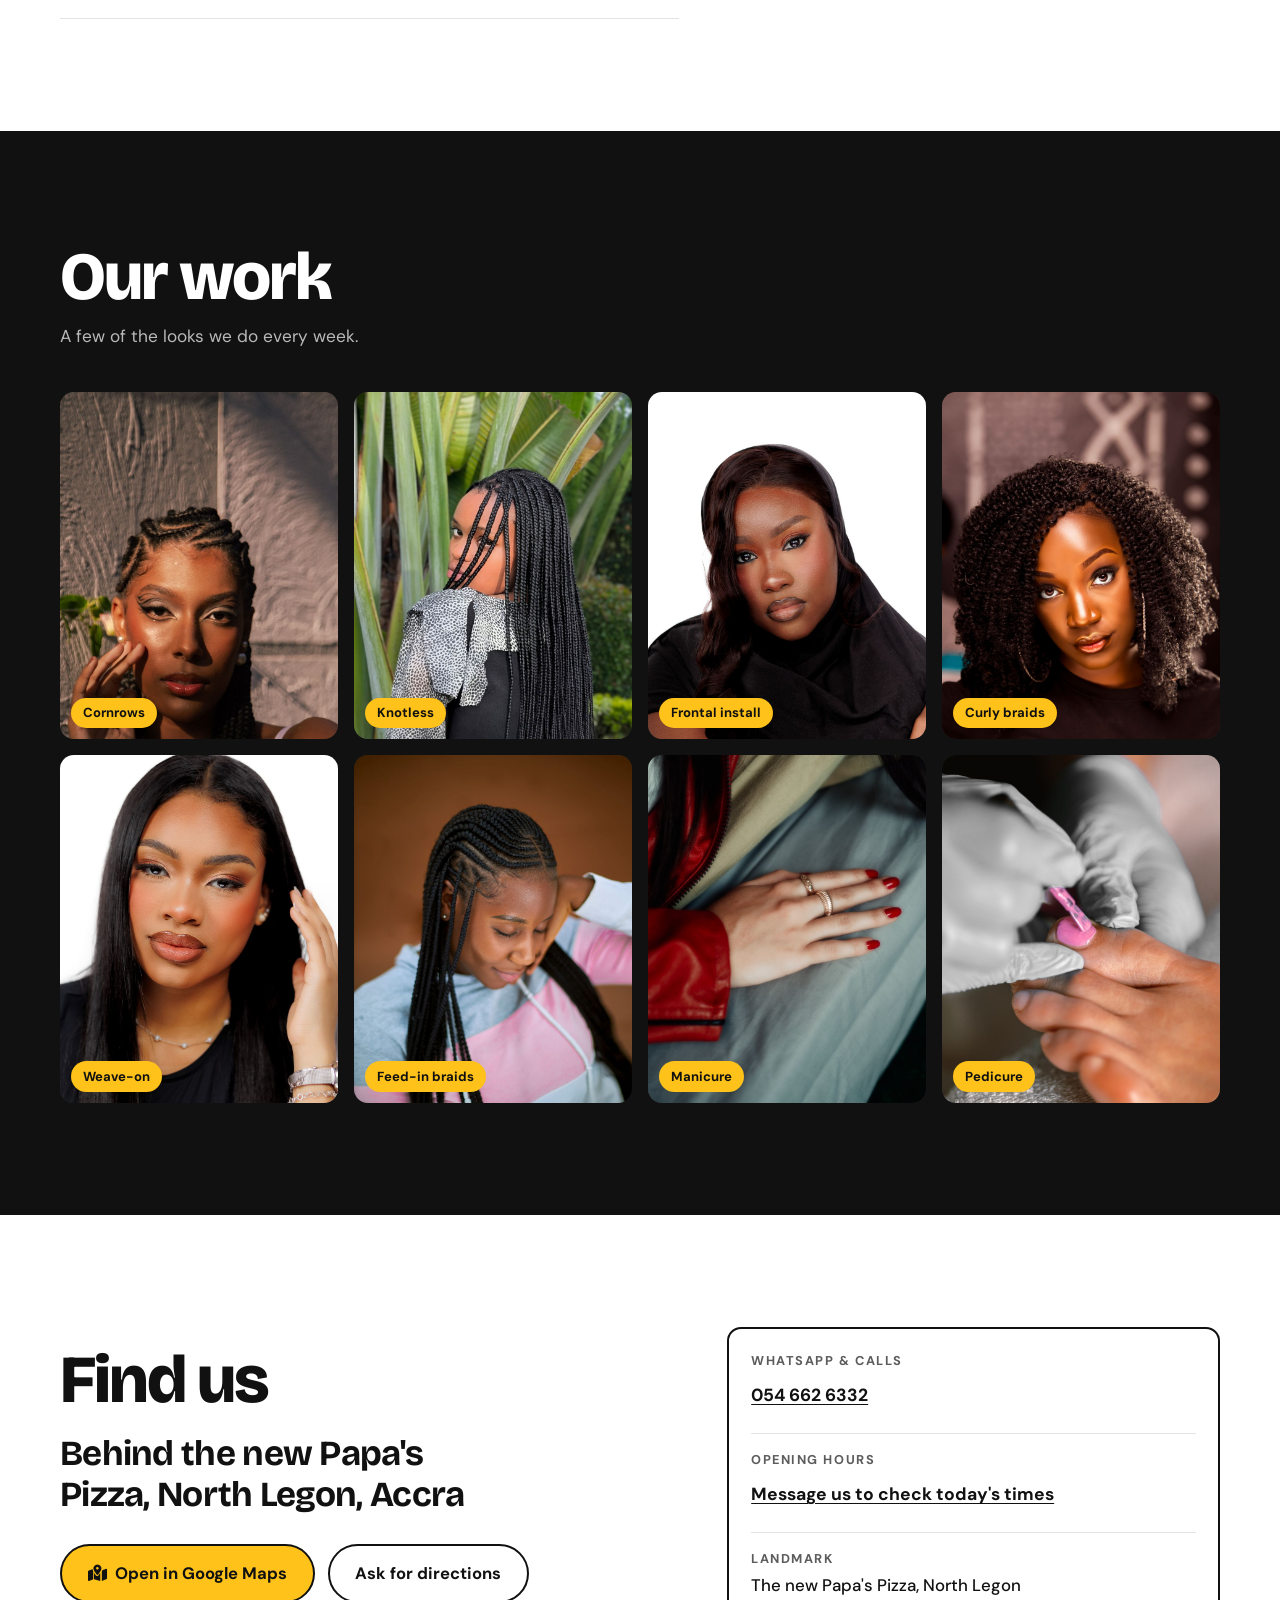
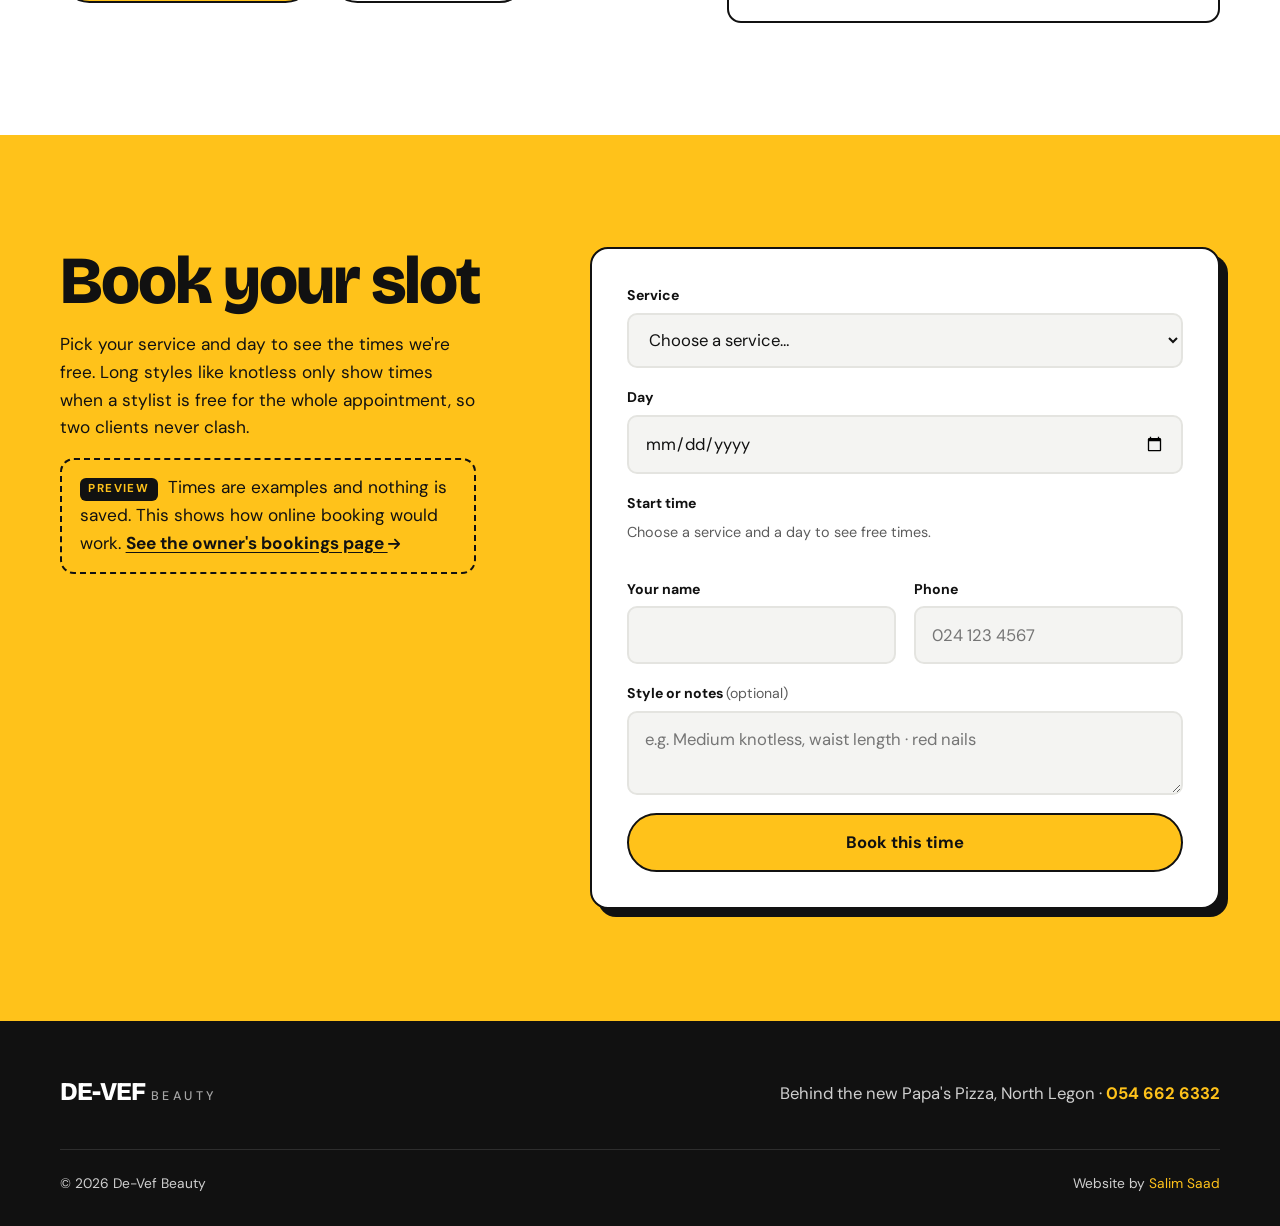
==== commit 249b4908: "Booking preview: free start times by chair, long styles block the whole appointment, sample owner pa" ====
--- a/index.html
+++ b/index.html
@@ -60,9 +60,9 @@
         <div class="hero-copy">
           <p class="where"><i class="fa-solid fa-location-dot" aria-hidden="true"></i> North Legon · behind the new Papa's Pizza</p>
           <h1><span class="mark">DE-VEF</span> North Legon's spot for braids, installs &amp; nails.</h1>
-          <p class="lead">Cornrows, knotless, curly braids, frontals, weave-ons, manicures and pedicures. Pick your style and book in seconds on WhatsApp.</p>
+          <p class="lead">Cornrows, knotless, curly braids, frontals, weave-ons, manicures and pedicures. Pick your style, see our free times and book in seconds.</p>
           <div class="hero-cta">
-            <a href="#book" class="btn"><i class="fa-brands fa-whatsapp" aria-hidden="true"></i> Book an appointment</a>
+            <a href="#book" class="btn">Book an appointment</a>
             <a href="#services" class="btn btn-line">See services</a>
           </div>
         </div>
@@ -150,7 +150,9 @@
       <div class="wrap book">
         <div class="book-copy">
           <h2>Book your slot</h2>
-          <p>Choose your service, day and the time that suits you. WhatsApp opens with your request filled in. Send it and we'll confirm your exact time.</p>
+          <p>Pick your service and day to see the times we're free. Long styles like knotless only show times when a stylist is free for the whole appointment, so two clients never clash.</p>
+          <!-- PITCH DEMO: remove this note once real hours and a real database are in -->
+          <p class="preview-note"><span class="tag">Preview</span> Times are examples and nothing is saved. This shows how online booking would work. <a href="bookings.html">See the owner's bookings page <i class="fa-solid fa-arrow-right" aria-hidden="true"></i></a></p>
         </div>
 
         <form class="form" id="bookForm" novalidate>
@@ -179,13 +181,10 @@
               <input id="date" type="date" required />
             </div>
 
-            <fieldset class="f f-gap">
-              <legend>Time of day</legend>
-              <div class="pills pills-3">
-                <label><input type="radio" name="slot" value="Morning" checked /><span>Morning</span></label>
-                <label><input type="radio" name="slot" value="Afternoon" /><span>Afternoon</span></label>
-                <label><input type="radio" name="slot" value="Evening" /><span>Evening</span></label>
-              </div>
+            <fieldset class="f f-gap" id="timeField">
+              <legend>Start time</legend>
+              <p class="slot-hint" id="slotHint">Choose a service and a day to see free times.</p>
+              <div class="slot-grid" id="slots"></div>
             </fieldset>
 
             <!-- Only for braids; slides open/closed instead of snapping -->
@@ -202,19 +201,37 @@
             </div>
           </div>
 
-          <div class="f">
-            <label for="name">Your name</label>
-            <input id="name" type="text" autocomplete="name" required />
+          <div class="f-row">
+            <div class="f">
+              <label for="name">Your name</label>
+              <input id="name" type="text" autocomplete="name" maxlength="60" required />
+            </div>
+            <div class="f">
+              <label for="phone">Phone</label>
+              <input id="phone" type="tel" autocomplete="tel" inputmode="tel" maxlength="20" placeholder="024 123 4567" required />
+            </div>
           </div>
 
           <div class="f">
             <label for="notes">Style or notes <span class="opt">(optional)</span></label>
-            <textarea id="notes" rows="2" placeholder="e.g. Medium knotless, waist length · red nails"></textarea>
+            <textarea id="notes" rows="2" maxlength="300" placeholder="e.g. Medium knotless, waist length · red nails"></textarea>
           </div>
 
           <p class="err" id="err" role="alert"></p>
-          <button class="btn btn-block" type="submit"><i class="fa-brands fa-whatsapp" aria-hidden="true"></i> Send on WhatsApp</button>
+          <button class="btn btn-block" type="submit" id="bookBtn">Book this time</button>
         </form>
+
+        <!-- Shown after booking -->
+        <div class="form booked" id="booked" tabindex="-1" hidden>
+          <p class="booked-icon" aria-hidden="true"><i class="fa-solid fa-check"></i></p>
+          <h3>You're booked!</h3>
+          <p class="booked-what" id="bookedWhat"></p>
+          <p class="booked-small">In the real version, De-Vef gets an alert straight away and this time is no longer free for anyone else.</p>
+          <div class="booked-actions">
+            <a class="btn btn-block" href="bookings.html">See it on the owner's page <i class="fa-solid fa-arrow-right" aria-hidden="true"></i></a>
+            <button class="btn btn-line btn-block" type="button" id="bookAgain">Book another</button>
+          </div>
+        </div>
       </div>
     </section>
   </main>
@@ -233,5 +250,6 @@
   <a href="https://wa.me/233546626332" class="wa" target="_blank" rel="noopener" aria-label="Chat on WhatsApp"><i class="fa-brands fa-whatsapp"></i></a>
 
   <script src="script.js"></script>
+  <script type="module" src="booking.js"></script>
 </body>
 </html>
--- a/style.css
+++ b/style.css
@@ -163,7 +163,6 @@
 .f .invalid { border-color: #c62828; }
 .f textarea { resize: vertical; }
 .pills { display: grid; grid-template-columns: 1fr 1fr; gap: .6rem; }
-.pills-3 { grid-template-columns: repeat(3, 1fr); }
 .pills label { position: relative; cursor: pointer; }
 .pills input { position: absolute; opacity: 0; pointer-events: none; }
 .pills span { display: grid; place-items: center; min-height: 48px; text-align: center; padding: .6rem .4rem; border-radius: 10px; border: 2px solid var(--line); background: var(--paper-2); font-weight: 500; font-size: .95rem; transition: background .2s var(--ease), border-color .2s var(--ease), scale .12s var(--ease); }
@@ -184,6 +183,37 @@
 /* Pre-filled fields glow once after tapping a service on the menu */
 .f .prefilled { animation: prefill 1.1s var(--ease) .15s backwards; }
 @keyframes prefill { from { border-color: var(--ink); box-shadow: 0 0 0 5px rgba(255, 194, 26, .85); } }
+
+/* ---------- Booking: free times (preview) ---------- */
+[hidden] { display: none !important; }
+.preview-note { margin-top: 1.4rem; padding: .9rem 1.1rem; border: 2px dashed var(--ink); border-radius: var(--r); font-size: .95rem; max-width: 26rem; }
+.preview-note a { font-weight: 700; text-underline-offset: 3px; white-space: nowrap; }
+.preview-note a i { font-size: .8em; }
+.tag { display: inline-block; background: var(--ink); color: var(--sun); font-size: .72rem; font-weight: 700; letter-spacing: .12em; text-transform: uppercase; padding: .15rem .55rem; border-radius: 6px; margin-right: .3rem; vertical-align: .1em; }
+.slot-hint { font-size: .9rem; color: var(--muted); margin-bottom: .6rem; }
+.slot-grid { display: grid; grid-template-columns: repeat(4, 1fr); gap: .5rem; }
+.slot { position: relative; cursor: pointer; }
+.slot input { position: absolute; opacity: 0; pointer-events: none; }
+.slot span { display: grid; place-items: center; gap: .05rem; min-height: 56px; padding: .45rem .3rem; border-radius: 10px; border: 2px solid var(--line); background: var(--paper-2); font-weight: 700; font-size: .95rem; line-height: 1.2; text-align: center; transition: background .2s var(--ease), border-color .2s var(--ease), scale .12s var(--ease); }
+.slot small { font-weight: 500; font-size: .74rem; color: var(--muted); }
+.slot.is-last small { color: #9a5b00; font-weight: 700; }
+.slot input:checked + span { background: var(--sun); border-color: var(--ink); }
+.slot input:checked + span small { color: var(--ink); }
+.slot input:focus-visible + span { outline: 3px solid var(--ink); outline-offset: 2px; }
+.slot:active span { scale: .97; }
+.slot.is-off { cursor: not-allowed; }
+.slot.is-off span { background: transparent; border-style: dashed; color: #9a9a9a; scale: 1; }
+.slot.is-off small { color: #9a9a9a; }
+#timeField.invalid .slot:not(.is-off) span { border-color: #c62828; }
+.f-row { display: grid; grid-template-columns: 1fr 1fr; gap: 1.1rem; }
+
+.booked { text-align: center; justify-items: center; }
+.booked:focus { outline: none; }
+.booked-icon { width: 64px; height: 64px; border-radius: 50%; display: grid; place-items: center; background: var(--sun); border: 2px solid var(--ink); font-size: 1.6rem; }
+.booked h3 { font-size: 2rem; }
+.booked-what { font-family: var(--display); font-weight: 700; font-size: 1.2rem; line-height: 1.3; }
+.booked-small { color: var(--muted); font-size: .92rem; max-width: 26rem; }
+.booked-actions { display: grid; gap: .7rem; width: 100%; margin-top: .4rem; }
 
 /* ---------- Footer ---------- */
 .footer { background: var(--ink); color: #cfcfcf; padding: 3.2rem 0 2rem; }
@@ -220,7 +250,8 @@
   .strip { height: 340px; gap: .6rem; }
   .gallery { gap: .6rem; }
   .hero-cta .btn { flex: 1 1 100%; }
-  .pills-3 { grid-template-columns: repeat(3, 1fr); gap: .4rem; }
+  .slot-grid { grid-template-columns: repeat(3, 1fr); gap: .4rem; }
+  .f-row { grid-template-columns: 1fr; }
   .pills span { font-size: .88rem; }
   .form { box-shadow: 5px 5px 0 var(--ink); }
 }
